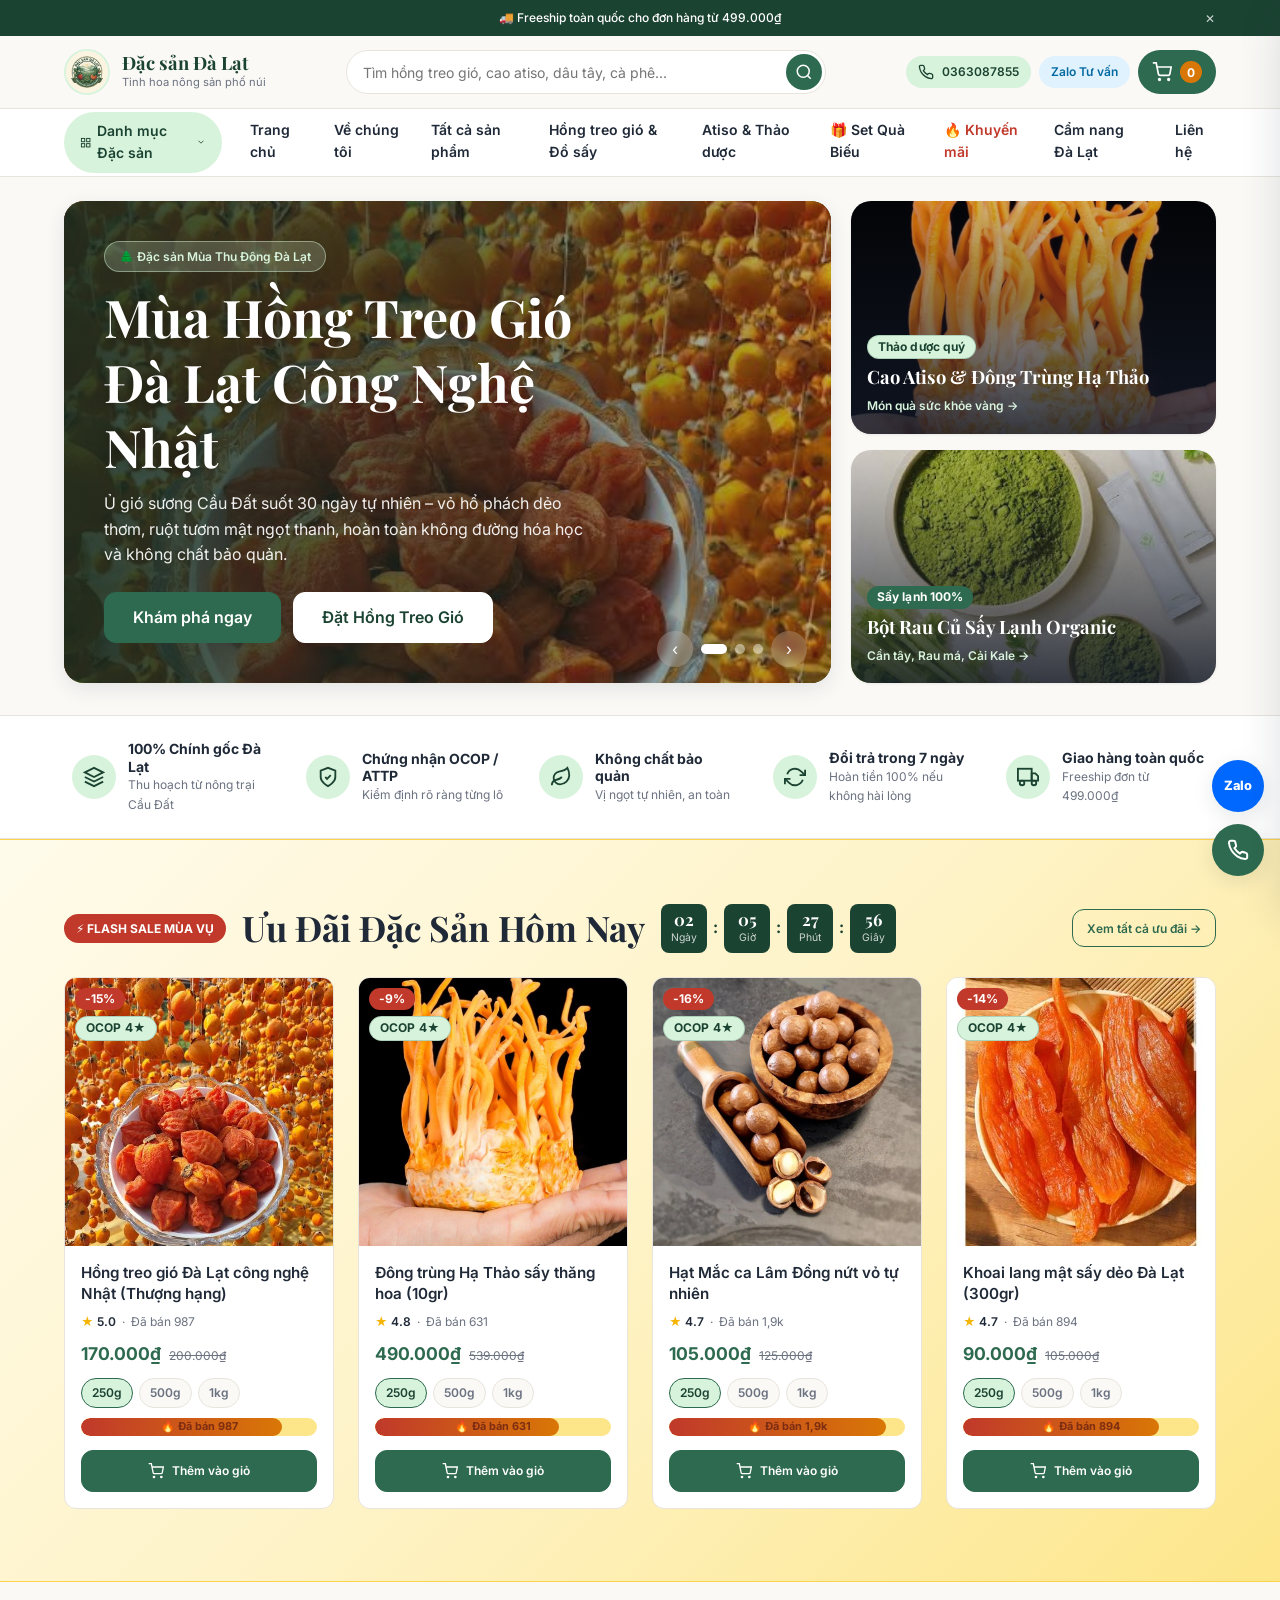
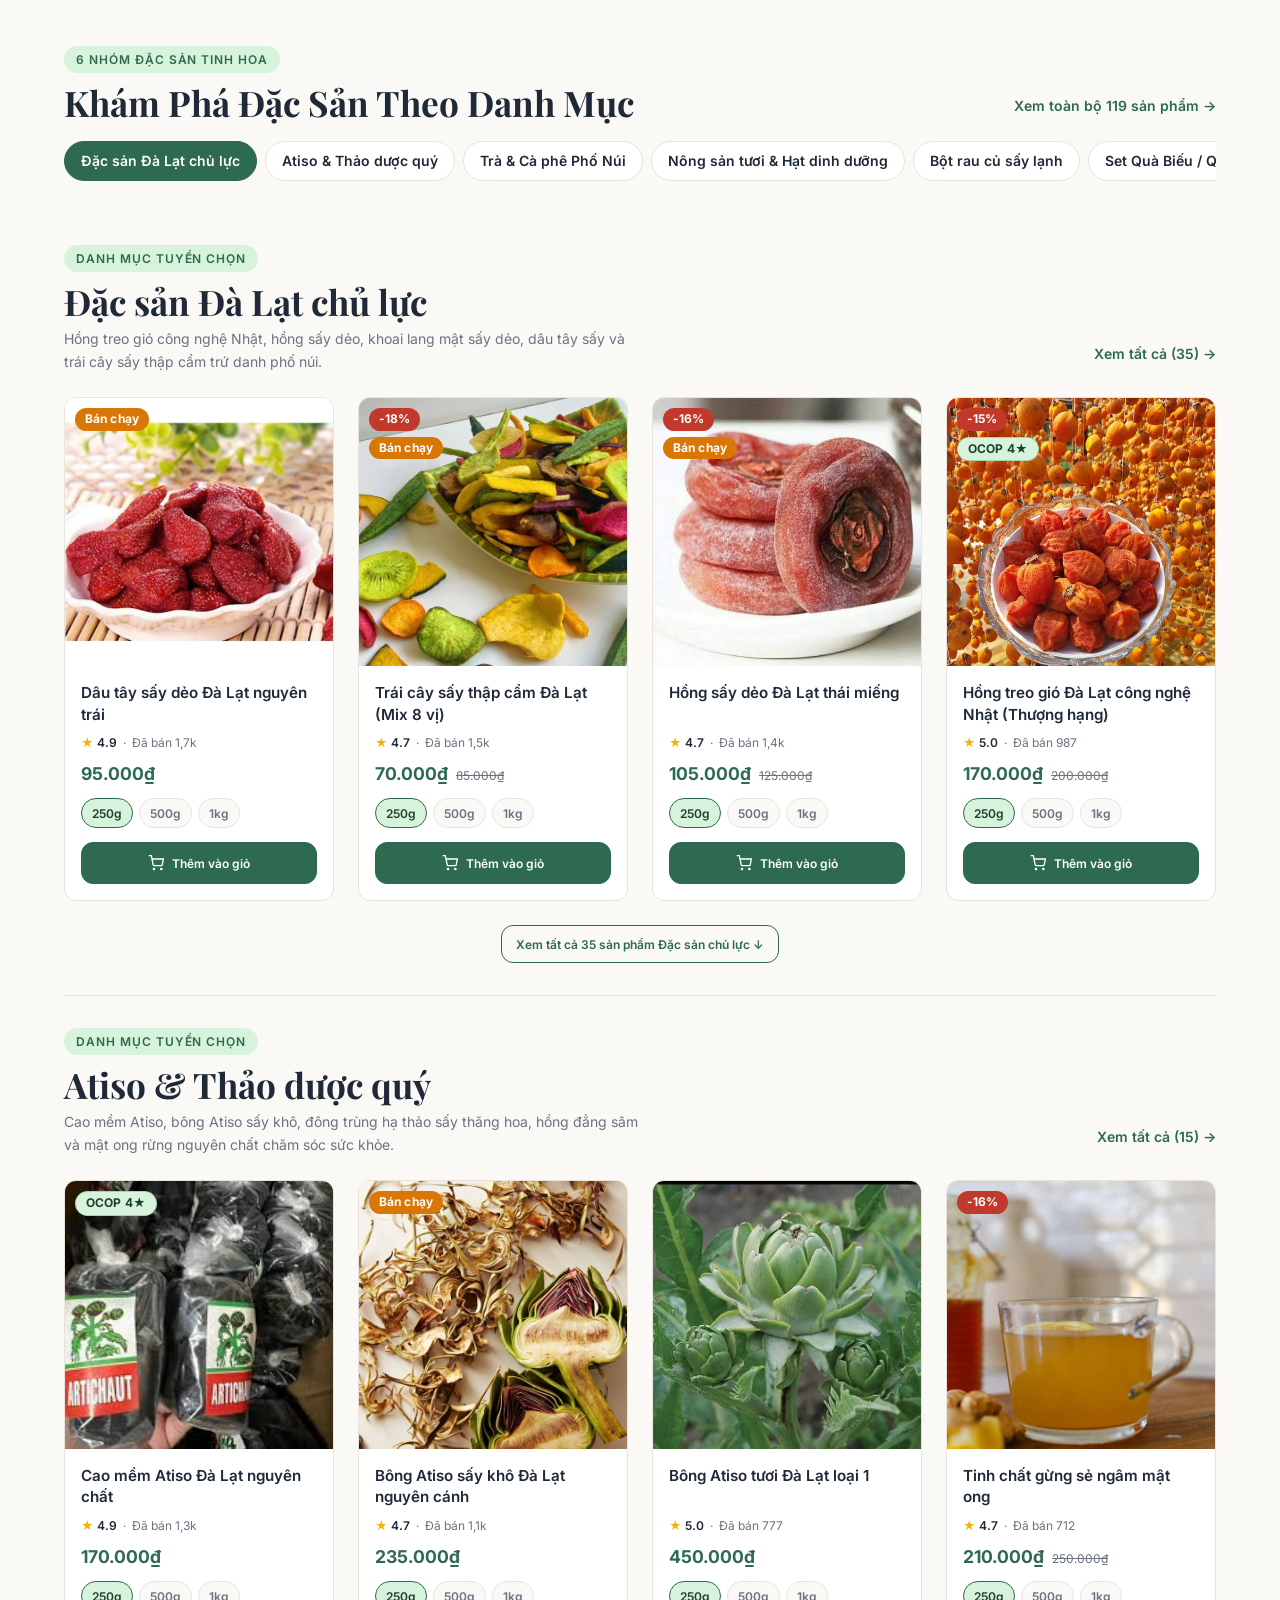
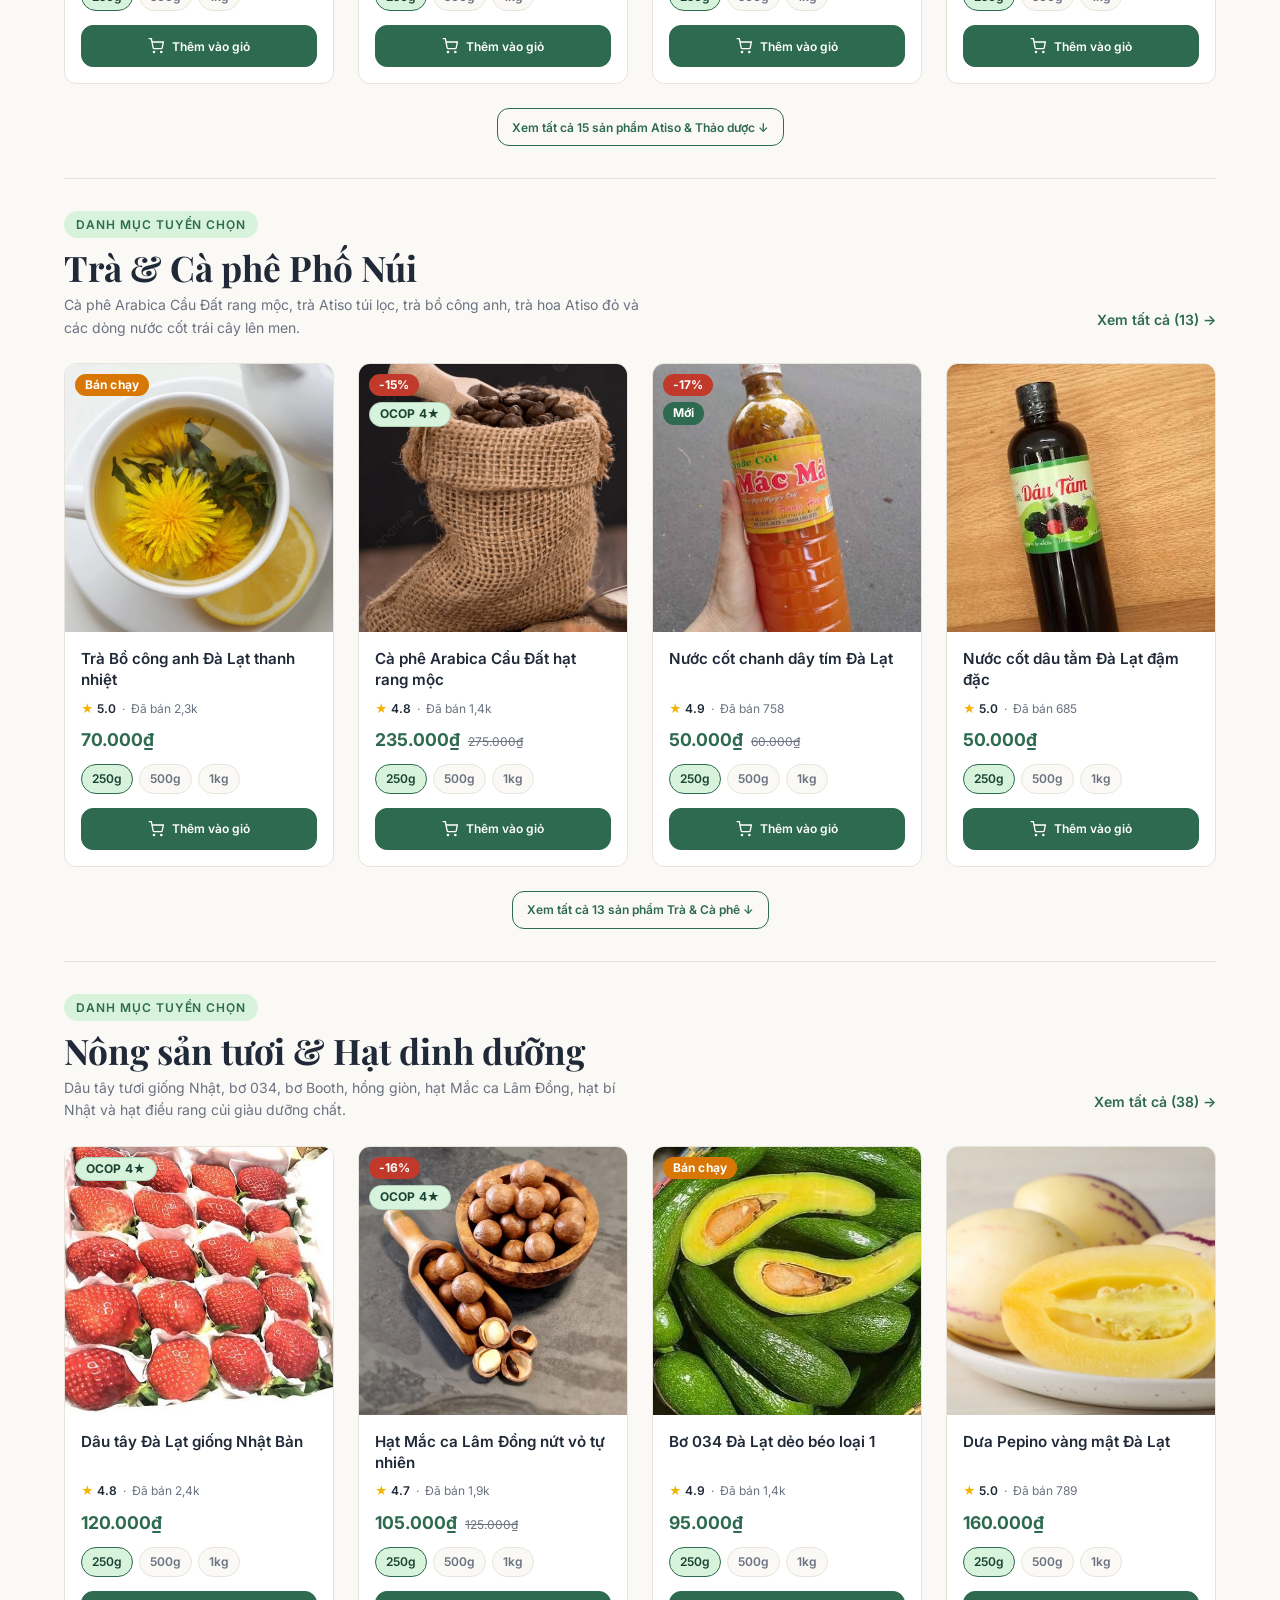
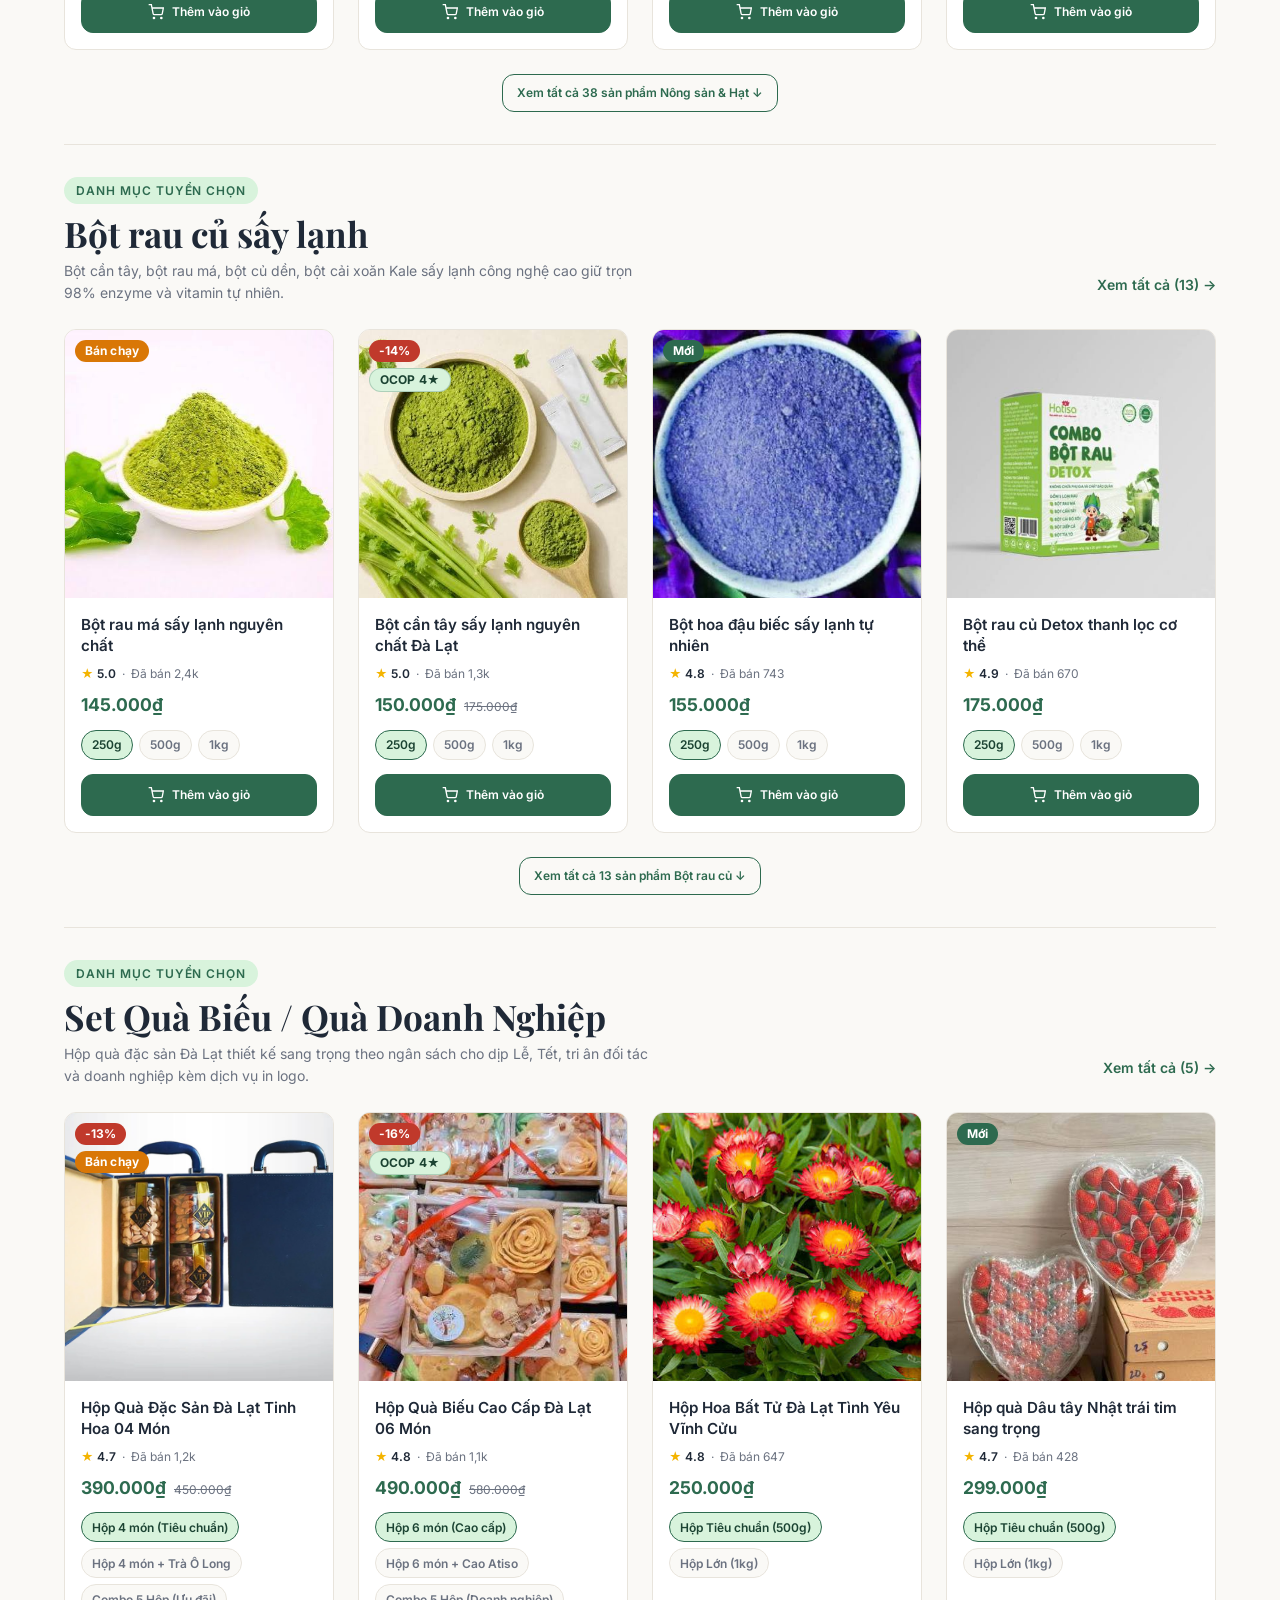
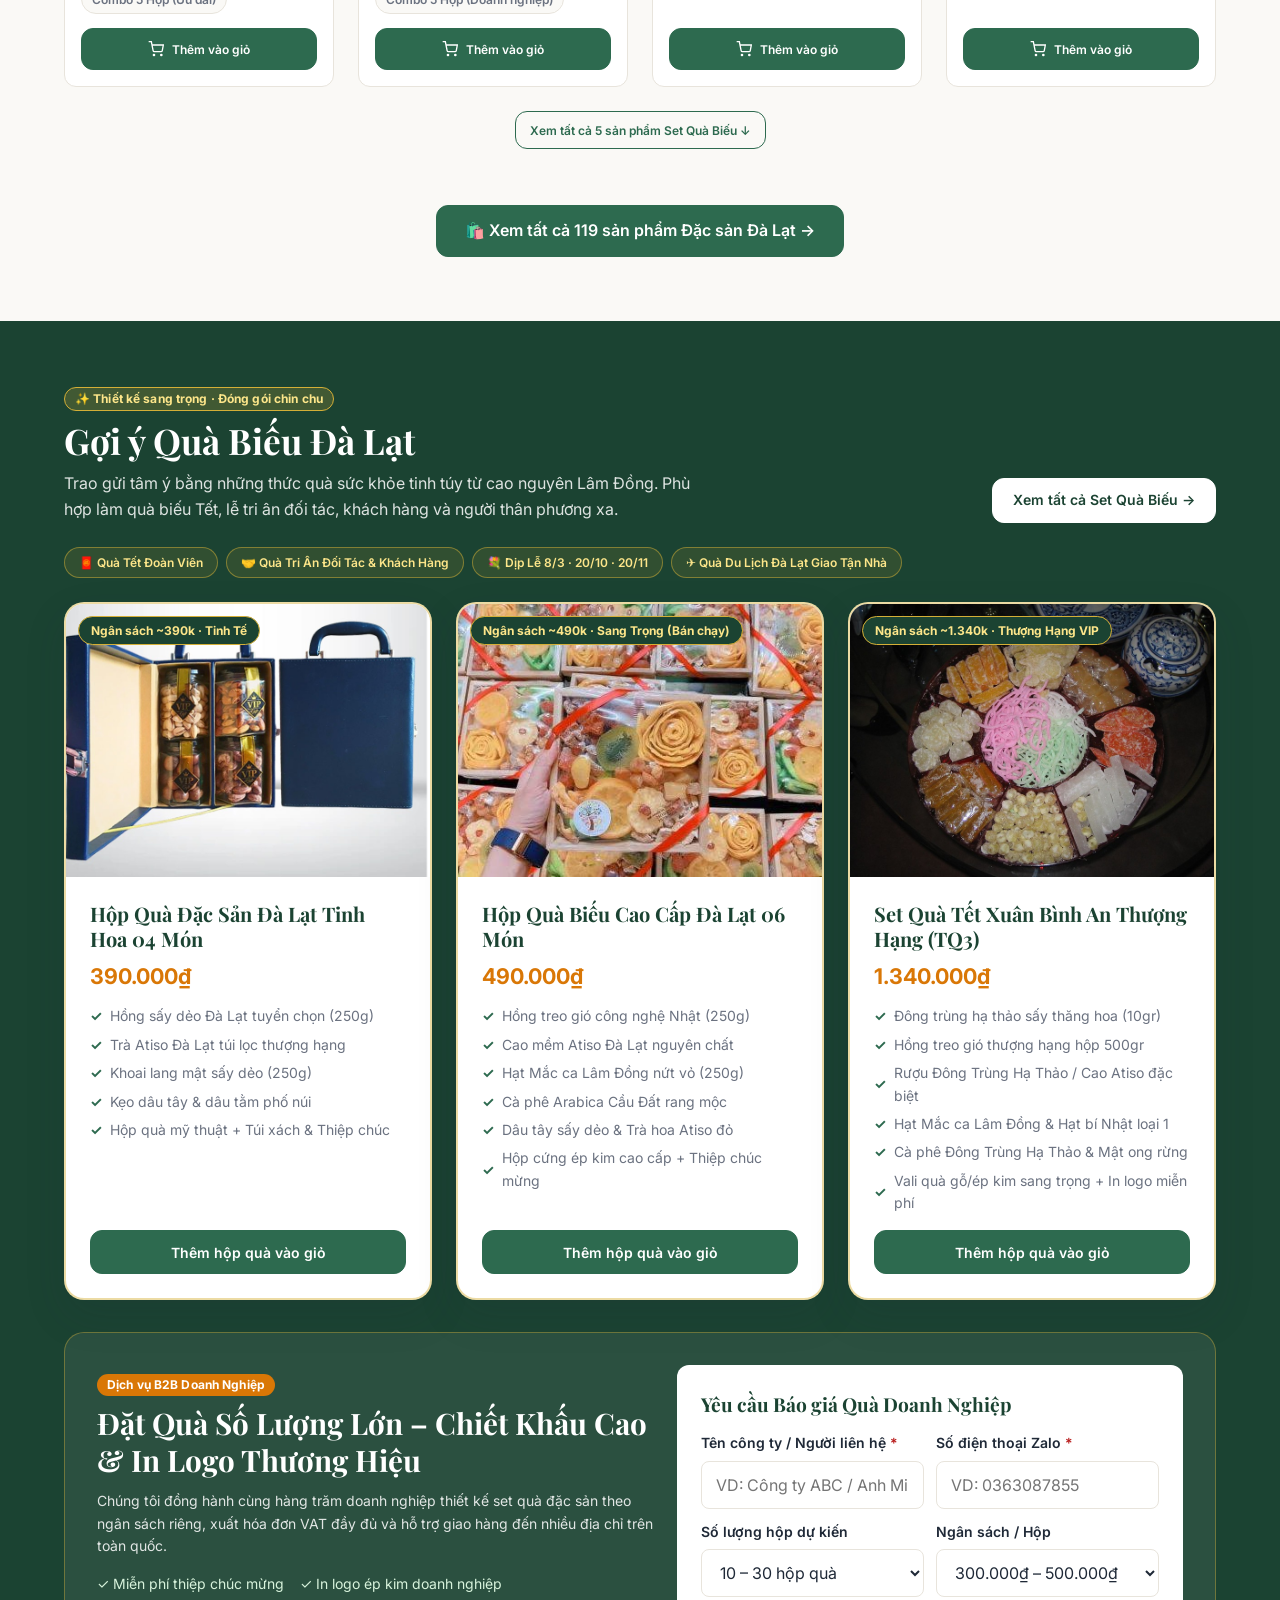
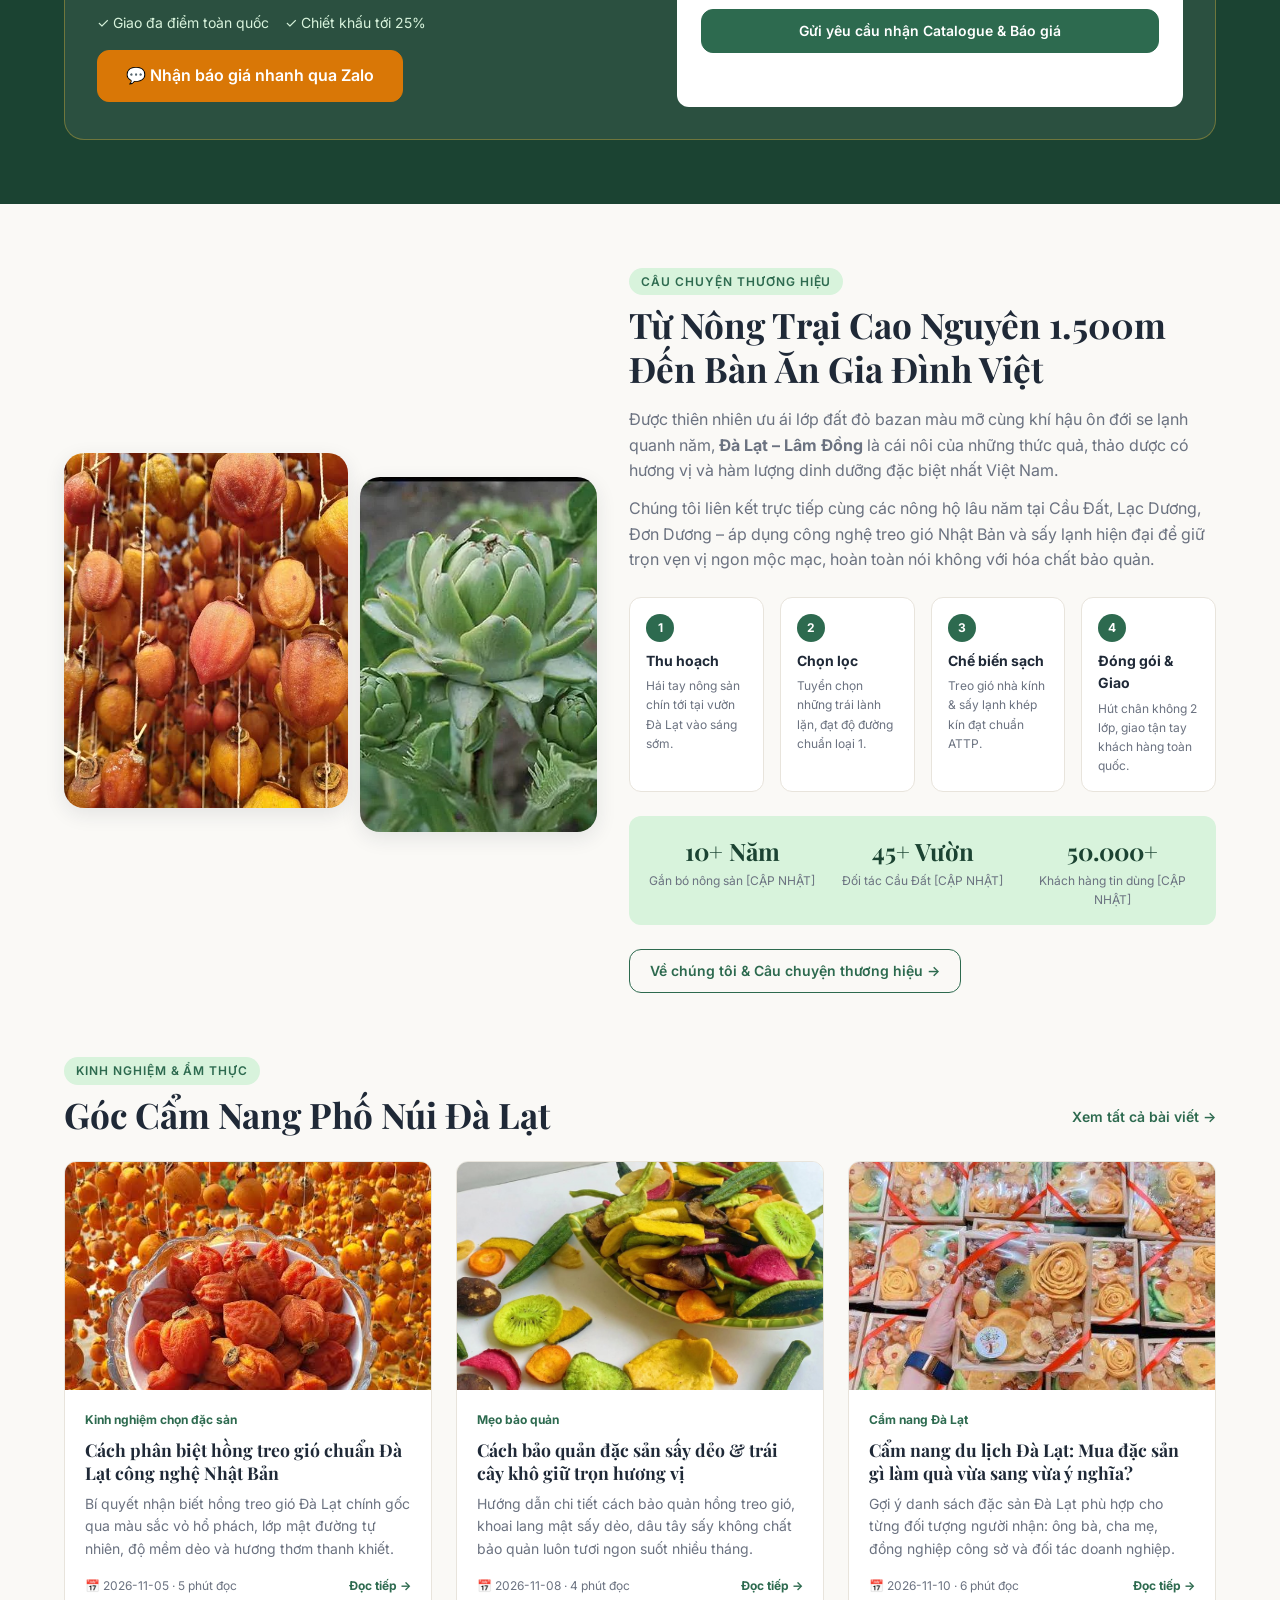
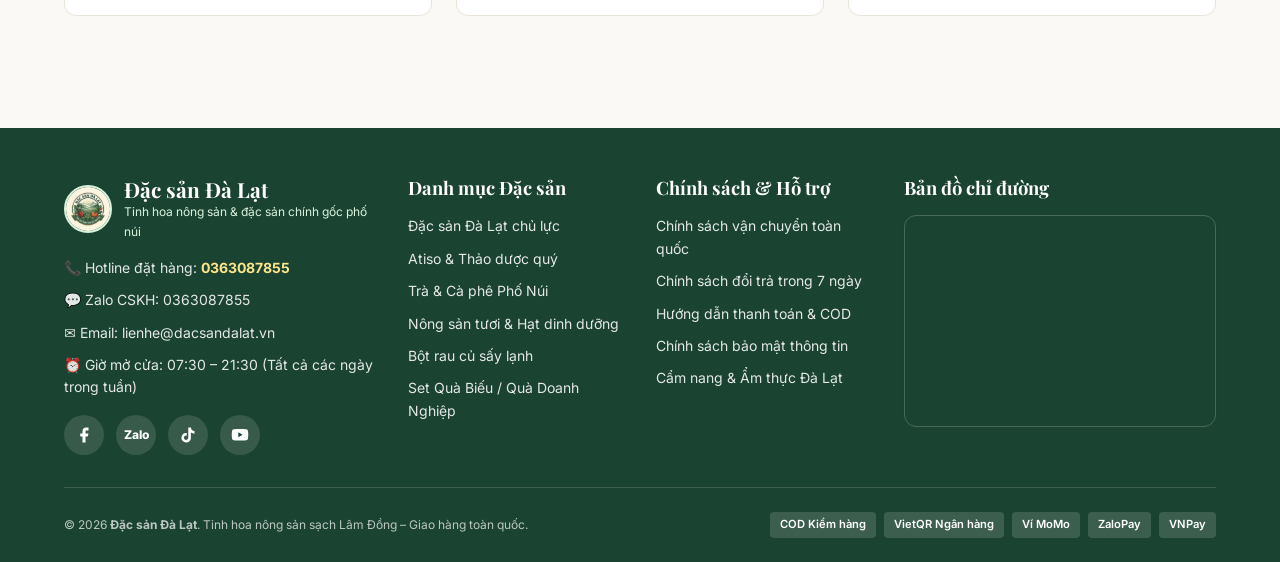
==== index.html @ 32f0659c "New project" ====
<!DOCTYPE html>
<html lang="vi">
<head>
  <meta charset="UTF-8" />
  <meta name="viewport" content="width=device-width, initial-scale=1.0" />
  <title>Đặc sản Đà Lạt – Tinh Hoa Nông Sản, Hồng Treo Gió, Atiso &amp; Quà Biếu Chính Gốc</title>
  <meta
    name="description"
    content="Mua đặc sản Đà Lạt chính gốc: Hồng treo gió công nghệ Nhật, Cao mềm Atiso, Cà phê Arabica Cầu Đất, Dâu tây tươi, Bột rau củ sấy lạnh và Set quà biếu sang trọng. Giao hàng toàn quốc, đổi trả 7 ngày."
  />
  <meta property="og:title" content="Đặc sản Đà Lạt – Tinh Hoa Nông Sản &amp; Quà Biếu Phố Núi" />
  <meta
    property="og:description"
    content="100% Đặc sản chính gốc Đà Lạt – Lâm Đồng: Hồng treo gió, Cao Atiso, Đông trùng hạ thảo, Cà phê Cầu Đất, Set quà Tết doanh nghiệp. Freeship đơn từ 499.000₫."
  />
  <meta property="og:type" content="website" />
  <meta property="og:image" content="images/logo/logo_dac_san_da_lat.jpg" />
  <link rel="icon" type="image/jpeg" href="images/logo/logo_dac_san_da_lat.jpg" />

  <!-- Google Fonts: Playfair Display & Inter (subset Vietnamese) -->
  <link rel="preconnect" href="https://fonts.googleapis.com" />
  <link rel="preconnect" href="https://fonts.gstatic.com" crossorigin />
  <link
    href="https://fonts.googleapis.com/css2?family=Inter:wght@400;500;600;700&amp;family=Playfair+Display:ital,wght@0,600;0,700;1,600&amp;display=swap"
    rel="stylesheet"
  />

  <!-- CSS -->
  <link rel="stylesheet" href="css/variables.css" />
  <link rel="stylesheet" href="css/base.css" />
  <link rel="stylesheet" href="css/components.css" />
  <link rel="stylesheet" href="css/pages.css" />

  <!-- Dữ liệu có cấu trúc Organization (SEO) -->
  <script type="application/ld+json">
    {
      "@context": "https://schema.org",
      "@type": "Organization",
      "name": "Đặc sản Đà Lạt",
      "url": "https://dacsandalat.vn",
      "logo": "images/logo/logo_dac_san_da_lat.jpg",
      "contactPoint": {
        "@type": "ContactPoint",
        "telephone": "+84-363-087-855",
        "contactType": "customer service",
        "areaServed": "VN",
        "availableLanguage": "Vietnamese"
      }
    }
  </script>
</head>
<body data-page="home">
  <!-- 1. Topbar & Sticky Header (Mount tự động qua js/ui/header.js) -->
  <div id="site-header-mount"></div>

  <main id="main-content">
    <!-- 2. HERO SECTION (Bento Grid trên Desktop + Slider tự chạy/vuốt trên Mobile) -->
    <section class="hero-section" id="hero-section" aria-label="Banner nổi bật theo mùa">
      <div class="container">
        <div class="hero-bento">
          <!-- Slider lớn bên trái -->
          <div class="hero-slider" id="hero-slider">
            <!-- Slide 1: Mùa Hồng Treo Gió Đà Lạt (Ảnh đầu tiên ưu tiên LCP, không lazy-load) -->
            <div class="hero-slide is-active">
              <img
                src="images/hong-treo-gio-da-lat.jpg"
                alt="Mùa Hồng Treo Gió Đà Lạt Công Nghệ Nhật Bản"
                width="800"
                height="480"
                fetchpriority="high"
                class="hero-slide__bg"
              />
              <div class="hero-slide__overlay"></div>
              <div class="hero-slide__content">
                <span class="hero-slide__tag">🌲 Đặc sản Mùa Thu Đông Đà Lạt</span>
                <h1 class="hero-slide__title">Mùa Hồng Treo Gió Đà Lạt Công Nghệ Nhật</h1>
                <p class="hero-slide__desc">
                  Ủ gió sương Cầu Đất suốt 30 ngày tự nhiên – vỏ hổ phách dẻo thơm, ruột tươm mật ngọt thanh, hoàn toàn không đường hóa học và không chất bảo quản.
                </p>
                <div class="hero-slide__actions">
                  <a href="category.html?cat=dac-san-chu-luc" class="btn btn--primary btn--lg">
                    Khám phá ngay
                  </a>
                  <a href="product.html?slug=hong-treo-gio-da-lat" class="btn btn--light btn--lg">
                    Đặt Hồng Treo Gió
                  </a>
                </div>
              </div>
            </div>

            <!-- Slide 2: Bộ Sưu Tập Quà Biếu Đà Lạt -->
            <div class="hero-slide">
              <img
                src="images/qua-tet-xuan-binh-an.jpg"
                alt="Bộ Sưu Tập Quà Biếu Đặc Sản Đà Lạt Sang Trọng"
                width="800"
                height="480"
                loading="lazy"
                class="hero-slide__bg"
              />
              <div class="hero-slide__overlay"></div>
              <div class="hero-slide__content">
                <span class="hero-slide__tag">🎁 Quà Biếu &amp; Quà Doanh Nghiệp</span>
                <h2 class="hero-slide__title">Bộ Sưu Tập Quà Biếu Tinh Hoa Phố Núi</h2>
                <p class="hero-slide__desc">
                  Hộp quà thiết kế sang trọng theo ngân sách từ 390.000₫, hội tụ Hồng treo gió, Đông trùng hạ thảo, Cao Atiso &amp; Hạt Mắc ca. Hỗ trợ in logo doanh nghiệp.
                </p>
                <div class="hero-slide__actions">
                  <a href="#gift-section" class="btn btn--primary btn--lg">
                    Khám phá ngay
                  </a>
                  <a href="category.html?cat=qua-bieu" class="btn btn--light btn--lg">
                    Xem các Set Quà
                  </a>
                </div>
              </div>
            </div>

            <!-- Slide 3: Cao Atiso & Cà phê Arabica Cầu Đất -->
            <div class="hero-slide">
              <img
                src="images/ca-phe-hat-nguyen-chat.jpg"
                alt="Trà Atiso và Cà phê Arabica Cầu Đất Đà Lạt"
                width="800"
                height="480"
                loading="lazy"
                class="hero-slide__bg"
              />
              <div class="hero-slide__overlay"></div>
              <div class="hero-slide__content">
                <span class="hero-slide__tag">☕ Hương Vị Độ Cao 1.500m</span>
                <h2 class="hero-slide__title">Atiso Thảo Dược &amp; Arabica Cầu Đất</h2>
                <p class="hero-slide__desc">
                  Thưởng thức vị thanh tao của Trà &amp; Cao mềm Atiso Lạc Dương cùng hương thơm quyến rũ của hạt cà phê Arabica Cầu Đất rang mộc nguyên bản.
                </p>
                <div class="hero-slide__actions">
                  <a href="category.html?cat=atiso-thao-duoc" class="btn btn--primary btn--lg">
                    Khám phá ngay
                  </a>
                  <a href="category.html?cat=tra-ca-phe" class="btn btn--light btn--lg">
                    Trà &amp; Cà phê
                  </a>
                </div>
              </div>
            </div>

            <!-- Điều hướng Slider -->
            <div class="hero-slider__controls">
              <button type="button" class="hero-slider__arrow" data-hero-nav="prev" aria-label="Slide trước">‹</button>
              <button type="button" class="hero-slider__dot is-active" aria-label="Slide 1"></button>
              <button type="button" class="hero-slider__dot" aria-label="Slide 2"></button>
              <button type="button" class="hero-slider__dot" aria-label="Slide 3"></button>
              <button type="button" class="hero-slider__arrow" data-hero-nav="next" aria-label="Slide tiếp">›</button>
            </div>
          </div>

          <!-- 2 Banner phụ bên phải (Bento Grid) -->
          <div class="hero-side">
            <a href="category.html?cat=atiso-thao-duoc" class="hero-side-card">
              <img
                src="images/dong-trung-ha-thao-say-thang-hoa-10gr.jpg"
                alt="Atiso và Đông Trùng Hạ Thảo Đà Lạt"
                width="420"
                height="220"
                loading="lazy"
                class="hero-side-card__img"
              />
              <div class="hero-side-card__overlay"></div>
              <div class="hero-side-card__body">
                <span class="badge badge--ocop" style="margin-bottom:6px;">Thảo dược quý</span>
                <h3 class="hero-side-card__title">Cao Atiso &amp; Đông Trùng Hạ Thảo</h3>
                <span class="hero-side-card__link">Món quà sức khỏe vàng →</span>
              </div>
            </a>

            <a href="category.html?cat=bot-rau-cu" class="hero-side-card">
              <img
                src="images/bot-can-tay.jpg"
                alt="Bột rau củ sấy lạnh nguyên chất Đà Lạt"
                width="420"
                height="220"
                loading="lazy"
                class="hero-side-card__img"
              />
              <div class="hero-side-card__overlay"></div>
              <div class="hero-side-card__body">
                <span class="badge badge--new" style="margin-bottom:6px;">Sấy lạnh 100%</span>
                <h3 class="hero-side-card__title">Bột Rau Củ Sấy Lạnh Organic</h3>
                <span class="hero-side-card__link">Cần tây, Rau má, Cải Kale →</span>
              </div>
            </a>
          </div>
        </div>
      </div>
    </section>

    <!-- 3. THANH CAM KẾT CHẤT LƯỢNG (5 Trust Badges) -->
    <section class="trust-bar" id="trust-bar-section" aria-label="Cam kết chất lượng">
      <div class="container">
        <div class="trust-bar__list">
          <div class="trust-item">
            <div class="trust-item__icon" aria-hidden="true">
              <svg width="22" height="22" viewBox="0 0 24 24" fill="none" stroke="currentColor" stroke-width="2">
                <path d="M12 2L2 7l10 5 10-5-10-5z"/><path d="M2 17l10 5 10-5"/><path d="M2 12l10 5 10-5"/>
              </svg>
            </div>
            <div>
              <div class="trust-item__title">100% Chính gốc Đà Lạt</div>
              <div class="trust-item__sub">Thu hoạch từ nông trại Cầu Đất</div>
            </div>
          </div>

          <div class="trust-item">
            <div class="trust-item__icon" aria-hidden="true">
              <svg width="22" height="22" viewBox="0 0 24 24" fill="none" stroke="currentColor" stroke-width="2">
                <path d="M12 22s8-4 8-10V5l-8-3-8 3v7c0 6 8 10 8 10z"/><polyline points="9 12 11 14 15 10"/>
              </svg>
            </div>
            <div>
              <div class="trust-item__title">Chứng nhận OCOP / ATTP</div>
              <div class="trust-item__sub">Kiểm định rõ ràng từng lô</div>
            </div>
          </div>

          <div class="trust-item">
            <div class="trust-item__icon" aria-hidden="true">
              <svg width="22" height="22" viewBox="0 0 24 24" fill="none" stroke="currentColor" stroke-width="2">
                <path d="M11 20A7 7 0 0 1 9.8 6.1C15.5 5 17 4.48 19 2c1 2 2 4.18 2 8 0 5.5-4.78 10-10 10Z"/><path d="M2 21c0-3 1.85-5.36 5.08-6C9.5 14.52 12 13 13 12"/>
              </svg>
            </div>
            <div>
              <div class="trust-item__title">Không chất bảo quản</div>
              <div class="trust-item__sub">Vị ngọt tự nhiên, an toàn</div>
            </div>
          </div>

          <div class="trust-item">
            <div class="trust-item__icon" aria-hidden="true">
              <svg width="22" height="22" viewBox="0 0 24 24" fill="none" stroke="currentColor" stroke-width="2">
                <polyline points="23 4 23 10 17 10"/><polyline points="1 20 1 14 7 14"/><path d="M3.51 9a9 9 0 0 1 14.85-3.36L23 10M1 14l4.64 4.36A9 9 0 0 0 20.49 15"/>
              </svg>
            </div>
            <div>
              <div class="trust-item__title">Đổi trả trong 7 ngày</div>
              <div class="trust-item__sub">Hoàn tiền 100% nếu không hài lòng</div>
            </div>
          </div>

          <div class="trust-item">
            <div class="trust-item__icon" aria-hidden="true">
              <svg width="22" height="22" viewBox="0 0 24 24" fill="none" stroke="currentColor" stroke-width="2">
                <rect x="1" y="3" width="15" height="13"/><polygon points="16 8 20 8 23 11 23 16 16 16 16 8"/><circle cx="5.5" cy="18.5" r="2.5"/><circle cx="18.5" cy="18.5" r="2.5"/>
              </svg>
            </div>
            <div>
              <div class="trust-item__title">Giao hàng toàn quốc</div>
              <div class="trust-item__sub">Freeship đơn từ 499.000₫</div>
            </div>
          </div>
        </div>
      </div>
    </section>

    <!-- 4. FLASH SALE / ĐẶC SẢN THEO MÙA -->
    <section class="section flash-sale-section" id="flash-sale-section" aria-labelledby="flash-sale-heading">
      <div class="container">
        <div class="flash-sale__header">
          <div class="flash-sale__title-wrap">
            <span class="flash-sale__badge">⚡ Flash Sale Mùa Vụ</span>
            <h2 class="section__title" id="flash-sale-heading">Ưu Đãi Đặc Sản Hôm Nay</h2>
            <div class="countdown" id="home-flash-countdown" aria-label="Thời gian còn lại của Flash Sale"></div>
          </div>
          <a href="category.html?sale=1" class="btn btn--outline btn--sm">
            Xem tất cả ưu đãi →
          </a>
        </div>

        <div class="flash-sale__scroller" id="home-flash-sale-grid"></div>
      </div>
    </section>

    <!-- 5. KỆ SẢN PHẨM THEO 6 DANH MỤC CHUẨN -->
    <section class="section" id="categories-showcase-section" aria-label="Kệ sản phẩm theo danh mục">
      <div class="container">
        <div class="section__header" style="margin-bottom:var(--space-4);">
          <div>
            <span class="section__subtitle">6 Nhóm Đặc Sản Tinh Hoa</span>
            <h2 class="section__title">Khám Phá Đặc Sản Theo Danh Mục</h2>
          </div>
          <a href="category.html?all=1" class="section__link">Xem toàn bộ 119 sản phẩm →</a>
        </div>

        <!-- Thanh nhảy nhanh tới từng kệ danh mục -->
        <nav class="cat-pills-nav" id="home-category-pills" aria-label="Chọn nhanh danh mục"></nav>

        <!-- Các kệ danh mục được render từ dataService -->
        <div id="home-category-shelves"></div>
      </div>
    </section>

    <!-- 6. CHUYÊN MỤC "GỢI Ý QUÀ BIẾU ĐÀ LẠT" & QUÀ DOANH NGHIỆP -->
    <section class="section gift-section" id="gift-section" aria-labelledby="gift-section-heading">
      <div class="container">
        <div class="section__header">
          <div>
            <span class="badge" style="background:rgba(212,175,55,0.2); color:#FDE68A; border:1px solid var(--color-gold); margin-bottom:var(--space-2);">
              ✨ Thiết kế sang trọng · Đóng gói chỉn chu
            </span>
            <h2 class="section__title" id="gift-section-heading">Gợi ý Quà Biếu Đà Lạt</h2>
            <p class="gift-section__intro">
              Trao gửi tâm ý bằng những thức quà sức khỏe tinh túy từ cao nguyên Lâm Đồng. Phù hợp làm quà biếu Tết, lễ tri ân đối tác, khách hàng và người thân phương xa.
            </p>
          </div>
          <a href="category.html?cat=qua-bieu" class="btn btn--light">
            Xem tất cả Set Quà Biếu →
          </a>
        </div>

        <!-- Gợi ý dịp tặng quà -->
        <div class="gift-occasions" aria-label="Gợi ý dịp biếu tặng">
          <span class="gift-occasion-tag">🧧 Quà Tết Đoàn Viên</span>
          <span class="gift-occasion-tag">🤝 Quà Tri Ân Đối Tác &amp; Khách Hàng</span>
          <span class="gift-occasion-tag">💐 Dịp Lễ 8/3 · 20/10 · 20/11</span>
          <span class="gift-occasion-tag">✈️ Quà Du Lịch Đà Lạt Giao Tận Nhà</span>
        </div>

        <!-- 3 Thẻ Hộp quà theo mức ngân sách (~390k / ~490k / ~1.340k) -->
        <div class="gift-tiers-grid" id="home-gift-tiers"></div>

        <!-- Khối Quà Doanh Nghiệp (B2B) -->
        <div class="b2b-box">
          <div>
            <span class="badge badge--bestseller" style="margin-bottom:var(--space-2);">Dịch vụ B2B Doanh Nghiệp</span>
            <h3 style="font-size:clamp(1.35rem, 2.5vw, 1.85rem); color:#fff; margin-bottom:var(--space-3);">
              Đặt Quà Số Lượng Lớn – Chiết Khấu Cao &amp; In Logo Thương Hiệu
            </h3>
            <p style="color:rgba(255,255,255,0.86); font-size:var(--fs-small);">
              Chúng tôi đồng hành cùng hàng trăm doanh nghiệp thiết kế set quà đặc sản theo ngân sách riêng, xuất hóa đơn VAT đầy đủ và hỗ trợ giao hàng đến nhiều địa chỉ trên toàn quốc.
            </p>
            <div class="b2b-perks">
              <span>✓ Miễn phí thiệp chúc mừng</span>
              <span>✓ In logo ép kim doanh nghiệp</span>
              <span>✓ Giao đa điểm toàn quốc</span>
              <span>✓ Chiết khấu tới 25%</span>
            </div>
            <a
              href="https://zalo.me/0363087855"
              target="_blank"
              rel="noopener"
              class="btn btn--accent btn--lg"
            >
              💬 Nhận báo giá nhanh qua Zalo
            </a>
          </div>

          <!-- Form rút gọn nhận báo giá B2B (Lưu vào LocalStorage `dld_b2b_leads`) -->
          <form class="b2b-form" id="b2b-quote-form" novalidate>
            <h4 style="font-family:var(--font-heading); font-size:1.2rem; color:var(--color-primary-dark);">
              Yêu cầu Báo giá Quà Doanh Nghiệp
            </h4>
            <div class="b2b-form__row">
              <div class="form-group">
                <label class="form-label" for="b2b-company">Tên công ty / Người liên hệ <span class="form-label__req">*</span></label>
                <input type="text" id="b2b-company" name="company" class="form-input" placeholder="VD: Công ty ABC / Anh Minh" required />
              </div>
              <div class="form-group">
                <label class="form-label" for="b2b-phone">Số điện thoại Zalo <span class="form-label__req">*</span></label>
                <input type="tel" inputmode="tel" id="b2b-phone" name="phone" class="form-input" placeholder="VD: 0363087855" required />
              </div>
            </div>
            <div class="b2b-form__row">
              <div class="form-group">
                <label class="form-label" for="b2b-qty">Số lượng hộp dự kiến</label>
                <select id="b2b-qty" name="quantity" class="form-select">
                  <option value="10 - 30 hộp">10 – 30 hộp quà</option>
                  <option value="30 - 100 hộp">30 – 100 hộp quà</option>
                  <option value="Trên 100 hộp">Trên 100 hộp quà</option>
                </select>
              </div>
              <div class="form-group">
                <label class="form-label" for="b2b-budget">Ngân sách / Hộp</label>
                <select id="b2b-budget" name="budget" class="form-select">
                  <option value="300k - 500k">300.000₫ – 500.000₫</option>
                  <option value="500k - 1 triệu">500.000₫ – 1.000.000₫</option>
                  <option value="Trên 1 triệu">Trên 1.000.000₫ (VIP)</option>
                </select>
              </div>
            </div>
            <button type="submit" class="btn btn--primary btn--block">
              Gửi yêu cầu nhận Catalogue &amp; Báo giá
            </button>
            <p id="b2b-form-feedback" style="font-size:var(--fs-xs); font-weight:600; min-height:18px;"></p>
          </form>
        </div>
      </div>
    </section>

    <!-- 7. CÂU CHUYỆN THƯƠNG HIỆU (Storytelling + Timeline 4 bước + Con số nổi bật) -->
    <section class="section" id="storytelling-section" aria-labelledby="story-heading">
      <div class="container">
        <div class="story-grid">
          <div class="story-media">
            <img
              src="images/hong-deo-da-lat-nguyen-trai.jpg"
              alt="Nông trại chế biến hồng treo gió Đà Lạt"
              width="360"
              height="450"
              loading="lazy"
              class="story-media__img"
            />
            <img
              src="images/bong-atiso-tuoi.jpg"
              alt="Vùng nguyên liệu Atiso và Nông sản Đà Lạt"
              width="300"
              height="380"
              loading="lazy"
              class="story-media__img"
              style="margin-top:var(--space-6);"
            />
          </div>

          <div>
            <span class="section__subtitle">Câu chuyện Thương hiệu</span>
            <h2 class="section__title" id="story-heading" style="margin-bottom:var(--space-4);">
              Từ Nông Trại Cao Nguyên 1.500m Đến Bàn Ăn Gia Đình Việt
            </h2>
            <p style="color:var(--color-text-muted); margin-bottom:var(--space-3);">
              Được thiên nhiên ưu ái lớp đất đỏ bazan màu mỡ cùng khí hậu ôn đới se lạnh quanh năm, <strong>Đà Lạt – Lâm Đồng</strong> là cái nôi của những thức quả, thảo dược có hương vị và hàm lượng dinh dưỡng đặc biệt nhất Việt Nam.
            </p>
            <p style="color:var(--color-text-muted); margin-bottom:var(--space-5);">
              Chúng tôi liên kết trực tiếp cùng các nông hộ lâu năm tại Cầu Đất, Lạc Dương, Đơn Dương – áp dụng công nghệ treo gió Nhật Bản và sấy lạnh hiện đại để giữ trọn vẹn vị ngon mộc mạc, hoàn toàn nói không với hóa chất bảo quản.
            </p>

            <!-- Timeline 4 bước minh họa -->
            <div class="story-timeline" aria-label="Quy trình 4 bước từ nông trại đến bàn ăn">
              <div class="timeline-step">
                <span class="timeline-step__num">1</span>
                <div class="timeline-step__title">Thu hoạch</div>
                <p class="timeline-step__desc">Hái tay nông sản chín tới tại vườn Đà Lạt vào sáng sớm.</p>
              </div>
              <div class="timeline-step">
                <span class="timeline-step__num">2</span>
                <div class="timeline-step__title">Chọn lọc</div>
                <p class="timeline-step__desc">Tuyển chọn những trái lành lặn, đạt độ đường chuẩn loại 1.</p>
              </div>
              <div class="timeline-step">
                <span class="timeline-step__num">3</span>
                <div class="timeline-step__title">Chế biến sạch</div>
                <p class="timeline-step__desc">Treo gió nhà kính &amp; sấy lạnh khép kín đạt chuẩn ATTP.</p>
              </div>
              <div class="timeline-step">
                <span class="timeline-step__num">4</span>
                <div class="timeline-step__title">Đóng gói &amp; Giao</div>
                <p class="timeline-step__desc">Hút chân không 2 lớp, giao tận tay khách hàng toàn quốc.</p>
              </div>
            </div>

            <!-- Con số nổi bật (kèm ghi chú [CẬP NHẬT] theo đặc tả) -->
            <div class="story-counters">
              <div>
                <div class="story-counter__num">10+ Năm</div>
                <div class="story-counter__label">Gắn bó nông sản [CẬP NHẬT]</div>
              </div>
              <div>
                <div class="story-counter__num">45+ Vườn</div>
                <div class="story-counter__label">Đối tác Cầu Đất [CẬP NHẬT]</div>
              </div>
              <div>
                <div class="story-counter__num">50.000+</div>
                <div class="story-counter__label">Khách hàng tin dùng [CẬP NHẬT]</div>
              </div>
            </div>

            <a href="about.html" class="btn btn--outline">
              Về chúng tôi &amp; Câu chuyện thương hiệu →
            </a>
          </div>
        </div>
      </div>
    </section>

    <!-- 8. GÓC CẨM NANG & ẨM THỰC ĐÀ LẠT (Blog) -->
    <section class="section" id="blog-section" style="padding-top:0;" aria-labelledby="blog-heading">
      <div class="container">
        <div class="section__header">
          <div>
            <span class="section__subtitle">Kinh nghiệm &amp; Ẩm thực</span>
            <h2 class="section__title" id="blog-heading">Góc Cẩm Nang Phố Núi Đà Lạt</h2>
          </div>
          <a href="blog.html" class="section__link">Xem tất cả bài viết →</a>
        </div>

        <div class="blog-grid" id="home-blog-grid"></div>
      </div>
    </section>
  </main>

  <!-- 9. Footer đầy đủ (Mount tự động qua js/ui/header.js) -->
  <div id="site-footer-mount"></div>

  <script type="module" src="js/main.js"></script>
</body>
</html>
---- css/variables.css ----
/* ==========================================================================
   01. DESIGN TOKENS (CSS VARIABLES) - Theo chuẩn 02_DESIGN_SYSTEM.md
   ========================================================================== */

:root {
  /* Thương hiệu */
  --color-primary: #2D6A4F;
  --color-primary-dark: #1B4332;   /* hover, footer */
  --color-primary-light: #D8F3DC;  /* nền nhẹ, badge OCOP */
  --color-bg: #FAF9F6;             /* Trắng kem ấm – nền trang */
  --color-surface: #FFFFFF;        /* thẻ, drawer, modal */
  --color-surface-alt: #F3F1EC;    /* nền phụ nhẹ */

  /* Nhấn (dùng tiết chế) */
  --color-accent: #D97706;         /* màu hồng treo gió / CTA phụ, countdown */
  --color-accent-light: #FEF3C7;   /* nền nhạt cho Flash Sale / nhãn phụ */
  --color-sale: #C0392B;           /* nhãn giảm giá */
  --color-star: #F4B400;           /* sao đánh giá */
  --color-gold: #D4AF37;           /* viền vàng kim nhạt cho khu Quà Biếu */

  /* Chữ & viền */
  --color-text: #1F2937;
  --color-text-muted: #6B7280;
  --color-border: #E8E4DC;

  /* Trạng thái */
  --color-success: #2D6A4F;
  --color-error: #B91C1C;
  --color-error-bg: #FEE2E2;

  /* Typography */
  --font-heading: 'Playfair Display', Georgia, serif;
  --font-body: 'Inter', system-ui, -apple-system, BlinkMacSystemFont, sans-serif;

  --fs-h1: clamp(1.85rem, 4.5vw, 3.25rem);
  --fs-h2: clamp(1.45rem, 3.2vw, 2.2rem);
  --fs-h3: clamp(1.15rem, 2.2vw, 1.45rem);
  --fs-body: 1rem;        /* 16px chuẩn mobile */
  --fs-small: 0.875rem;   /* 14px */
  --fs-xs: 0.75rem;       /* 12px */
  --lh-body: 1.6;
  --lh-heading: 1.25;

  /* Spacing */
  --space-1: 4px;
  --space-2: 8px;
  --space-3: 12px;
  --space-4: 16px;
  --space-5: 20px;
  --space-6: 24px;
  --space-8: 32px;
  --space-10: 40px;
  --space-12: 48px;
  --space-16: 64px;

  /* Border Radius */
  --radius-sm: 8px;
  --radius-md: 12px;
  --radius-lg: 20px;
  --radius-pill: 999px;

  /* Box Shadows */
  --shadow-sm: 0 1px 3px rgba(31, 41, 55, 0.08);
  --shadow-md: 0 6px 20px rgba(31, 41, 55, 0.10);
  --shadow-lg: 0 16px 40px rgba(31, 41, 55, 0.14);

  /* Layout */
  --container: 1200px;
  --header-h: 72px;
  --topbar-h: 36px;

  /* Transitions */
  --transition-fast: 150ms ease-out;
  --transition-base: 240ms ease-out;
}
---- css/base.css ----
/* ==========================================================================
   02. BASE & RESET - Mobile-First, Typography, Accessibility
   ========================================================================== */

*,
*::before,
*::after {
  box-sizing: border-box;
  margin: 0;
  padding: 0;
}

html {
  font-size: 16px;
  scroll-behavior: smooth;
  -webkit-text-size-adjust: 100%;
}

body {
  font-family: var(--font-body);
  font-size: var(--fs-body);
  line-height: var(--lh-body);
  color: var(--color-text);
  background-color: var(--color-bg);
  overflow-x: hidden;
  min-height: 100vh;
  display: flex;
  flex-direction: column;
  -webkit-font-smoothing: antialiased;
}

body.is-locked {
  overflow: hidden;
}

main {
  flex: 1;
}

img,
svg,
video {
  display: block;
  max-width: 100%;
  height: auto;
}

a {
  color: inherit;
  text-decoration: none;
  transition: color var(--transition-fast);
}

button,
input,
select,
textarea {
  font-family: inherit;
  font-size: inherit;
  color: inherit;
  background: none;
  border: none;
}

button {
  cursor: pointer;
}

ul,
ol {
  list-style: none;
}

/* Typography */
h1,
h2,
h3,
.heading-serif {
  font-family: var(--font-heading);
  line-height: var(--lh-heading);
  color: var(--color-text);
  font-weight: 700;
}

h1 {
  font-size: var(--fs-h1);
}

h2 {
  font-size: var(--fs-h2);
}

h3 {
  font-size: var(--fs-h3);
}

/* Accessibility Focus */
:focus-visible {
  outline: 2px solid var(--color-primary);
  outline-offset: 2px;
}

.sr-only {
  position: absolute;
  width: 1px;
  height: 1px;
  padding: 0;
  margin: -1px;
  overflow: hidden;
  clip: rect(0, 0, 0, 0);
  white-space: nowrap;
  border: 0;
}

/* Container & Section Spacing */
.container {
  width: 100%;
  max-width: var(--container);
  margin-inline: auto;
  padding-inline: var(--space-4);
}

@media (min-width: 768px) {
  .container {
    padding-inline: var(--space-6);
  }
}

.section {
  padding-block: var(--space-12);
}

@media (min-width: 1024px) {
  .section {
    padding-block: var(--space-16);
  }
}

.section__header {
  display: flex;
  flex-wrap: wrap;
  align-items: flex-end;
  justify-content: space-between;
  gap: var(--space-3);
  margin-bottom: var(--space-6);
}

.section__subtitle {
  display: inline-flex;
  align-items: center;
  gap: var(--space-2);
  font-size: var(--fs-xs);
  font-weight: 600;
  text-transform: uppercase;
  letter-spacing: 0.08em;
  color: var(--color-primary);
  background: var(--color-primary-light);
  padding: 4px 12px;
  border-radius: var(--radius-pill);
  margin-bottom: var(--space-2);
}

.section__title {
  font-size: var(--fs-h2);
  color: var(--color-text);
}

.section__link {
  display: inline-flex;
  align-items: center;
  gap: var(--space-1);
  font-weight: 600;
  font-size: var(--fs-small);
  color: var(--color-primary);
  padding: var(--space-2) 0;
}

.section__link:hover {
  color: var(--color-primary-dark);
  text-decoration: underline;
}

/* Product Grid: 2 cột (mobile) -> 3 cột (tablet) -> 4 cột (desktop) */
.product-grid {
  display: grid;
  grid-template-columns: repeat(2, minmax(0, 1fr));
  gap: var(--space-3);
}

@media (min-width: 768px) {
  .product-grid {
    grid-template-columns: repeat(3, minmax(0, 1fr));
    gap: var(--space-6);
  }
}

@media (min-width: 1024px) {
  .product-grid {
    grid-template-columns: repeat(4, minmax(0, 1fr));
  }
}

/* Reduced Motion */
@media (prefers-reduced-motion: reduce) {
  *,
  *::before,
  *::after {
    animation-duration: 0.01ms !important;
    animation-iteration-count: 1 !important;
    transition-duration: 0.01ms !important;
    scroll-behavior: auto !important;
  }
}
---- css/components.css ----
/* ==========================================================================
   03. COMPONENTS - Button, Product Card, Header, Mega Menu, Drawer, Toast, FAB
   ========================================================================== */

/* --------------------------------------------------------------------------
   6.1 Buttons (Cao tối thiểu 44px cho vùng chạm mobile)
   -------------------------------------------------------------------------- */
.btn {
  display: inline-flex;
  align-items: center;
  justify-content: center;
  gap: var(--space-2);
  min-height: 44px;
  padding: 10px 20px;
  font-weight: 600;
  font-size: var(--fs-small);
  border-radius: var(--radius-md);
  transition: background-color var(--transition-fast), color var(--transition-fast),
    border-color var(--transition-fast), transform var(--transition-fast),
    box-shadow var(--transition-fast);
  user-select: none;
  text-align: center;
  white-space: nowrap;
}

.btn:active:not(:disabled) {
  transform: translateY(1px);
}

.btn:disabled,
.btn.is-disabled {
  opacity: 0.55;
  cursor: not-allowed;
}

.btn--primary {
  background-color: var(--color-primary);
  color: var(--color-surface);
  border: 1.5px solid var(--color-primary);
}

.btn--primary:hover:not(:disabled) {
  background-color: var(--color-primary-dark);
  border-color: var(--color-primary-dark);
  box-shadow: var(--shadow-sm);
}

.btn--outline {
  background-color: transparent;
  color: var(--color-primary);
  border: 1.5px solid var(--color-primary);
}

.btn--outline:hover:not(:disabled) {
  background-color: var(--color-primary-light);
  color: var(--color-primary-dark);
}

.btn--accent {
  background-color: var(--color-accent);
  color: var(--color-surface);
  border: 1.5px solid var(--color-accent);
}

.btn--accent:hover:not(:disabled) {
  filter: brightness(0.93);
}

.btn--light {
  background-color: var(--color-surface);
  color: var(--color-primary-dark);
  border: 1.5px solid var(--color-surface);
}

.btn--light:hover:not(:disabled) {
  background-color: var(--color-primary-light);
}

.btn--pill {
  border-radius: var(--radius-pill);
}

.btn--lg {
  min-height: 50px;
  padding: 12px 28px;
  font-size: var(--fs-body);
}

.btn--sm {
  min-height: 38px;
  padding: 6px 14px;
  font-size: var(--fs-xs);
}

.btn--block {
  width: 100%;
}

/* --------------------------------------------------------------------------
   6.3 Badges / Chips / Tags
   -------------------------------------------------------------------------- */
.badge {
  display: inline-flex;
  align-items: center;
  gap: 4px;
  font-size: var(--fs-xs);
  font-weight: 700;
  line-height: 1.2;
  padding: 4px 10px;
  border-radius: var(--radius-pill);
  letter-spacing: 0.01em;
}

.badge--sale {
  background-color: var(--color-sale);
  color: var(--color-surface);
}

.badge--ocop {
  background-color: var(--color-primary-light);
  color: var(--color-primary-dark);
  border: 1px solid rgba(45, 106, 79, 0.25);
}

.badge--bestseller {
  background-color: var(--color-accent);
  color: var(--color-surface);
}

.badge--new {
  background-color: var(--color-primary);
  color: var(--color-surface);
}

/* --------------------------------------------------------------------------
   1.1 Topbar (Thanh thông báo xoay vòng)
   -------------------------------------------------------------------------- */
.topbar {
  background-color: var(--color-primary-dark);
  color: var(--color-surface);
  min-height: var(--topbar-h);
  font-size: var(--fs-xs);
  display: flex;
  align-items: center;
  position: relative;
  z-index: 101;
}

.topbar.is-hidden {
  display: none;
}

.topbar__inner {
  display: flex;
  align-items: center;
  justify-content: center;
  position: relative;
  padding-block: 6px;
}

.topbar__message {
  font-weight: 500;
  text-align: center;
  padding-inline: var(--space-8);
  transition: opacity var(--transition-base);
}

.topbar__close {
  position: absolute;
  right: var(--space-4);
  top: 50%;
  transform: translateY(-50%);
  width: 28px;
  height: 28px;
  border-radius: 50%;
  display: inline-flex;
  align-items: center;
  justify-content: center;
  color: rgba(255, 255, 255, 0.8);
}

.topbar__close:hover {
  color: var(--color-surface);
  background: rgba(255, 255, 255, 0.12);
}

/* --------------------------------------------------------------------------
   1.2 Header chính (Sticky khi cuộn) & Thanh tìm kiếm thông minh
   -------------------------------------------------------------------------- */
.site-header {
  position: sticky;
  top: 0;
  z-index: 100;
  background-color: rgba(250, 249, 246, 0.96);
  backdrop-filter: blur(10px);
  border-bottom: 1px solid var(--color-border);
  transition: box-shadow var(--transition-base), background-color var(--transition-base);
}

.site-header.is-scrolled {
  background-color: var(--color-surface);
  box-shadow: var(--shadow-md);
}

.site-header__main {
  display: flex;
  align-items: center;
  justify-content: space-between;
  gap: var(--space-3);
  min-height: var(--header-h);
  padding-block: var(--space-2);
}

.site-header.is-scrolled .site-header__main {
  min-height: 62px;
}

/* Brand Logo */
.brand-logo {
  display: inline-flex;
  align-items: center;
  gap: var(--space-3);
  flex-shrink: 0;
}

.brand-logo__img {
  width: 46px;
  height: 46px;
  object-fit: cover;
  border-radius: 50%;
  border: 2px solid var(--color-primary-light);
}

.brand-logo__text {
  display: flex;
  flex-direction: column;
}

.brand-logo__title {
  font-family: var(--font-heading);
  font-size: 1.15rem;
  font-weight: 700;
  color: var(--color-primary-dark);
  line-height: 1.15;
}

.brand-logo__subtitle {
  font-size: 0.7rem;
  color: var(--color-text-muted);
  display: none;
}

@media (min-width: 480px) {
  .brand-logo__subtitle {
    display: block;
  }
}

/* Search Box */
.header-search {
  position: relative;
  flex: 1;
  max-width: 480px;
  display: none;
}

@media (min-width: 768px) {
  .header-search {
    display: block;
  }
}

.site-header.is-mobile-search-open .header-search {
  display: block;
  position: absolute;
  left: 0;
  right: 0;
  top: 100%;
  max-width: none;
  background: var(--color-surface);
  padding: var(--space-3) var(--space-4);
  border-bottom: 1px solid var(--color-border);
  box-shadow: var(--shadow-md);
}

.header-search__form {
  position: relative;
  display: flex;
  align-items: center;
}

.header-search__input {
  width: 100%;
  height: 44px;
  padding: 0 44px 0 16px;
  background-color: var(--color-surface);
  border: 1.5px solid var(--color-border);
  border-radius: var(--radius-pill);
  font-size: var(--fs-small);
  transition: border-color var(--transition-fast), box-shadow var(--transition-fast);
}

.header-search__input:focus {
  outline: none;
  border-color: var(--color-primary);
  box-shadow: 0 0 0 3px rgba(45, 106, 79, 0.14);
}

.header-search__btn {
  position: absolute;
  right: 4px;
  width: 36px;
  height: 36px;
  border-radius: 50%;
  background-color: var(--color-primary);
  color: var(--color-surface);
  display: inline-flex;
  align-items: center;
  justify-content: center;
}

.header-search__dropdown {
  position: absolute;
  top: calc(100% + 6px);
  left: 0;
  right: 0;
  background: var(--color-surface);
  border: 1px solid var(--color-border);
  border-radius: var(--radius-md);
  box-shadow: var(--shadow-lg);
  overflow: hidden;
  z-index: 120;
  display: none;
}

.header-search__dropdown.is-open {
  display: block;
}

.search-suggest-item {
  display: flex;
  align-items: center;
  gap: var(--space-3);
  padding: 10px 14px;
  border-bottom: 1px solid var(--color-border);
  transition: background-color var(--transition-fast);
}

.search-suggest-item:last-child {
  border-bottom: none;
}

.search-suggest-item:hover,
.search-suggest-item.is-active {
  background-color: var(--color-primary-light);
}

.search-suggest-item__img {
  width: 48px;
  height: 48px;
  border-radius: var(--radius-sm);
  object-fit: cover;
  flex-shrink: 0;
  border: 1px solid var(--color-border);
}

.search-suggest-item__info {
  flex: 1;
  min-width: 0;
}

.search-suggest-item__name {
  font-size: var(--fs-small);
  font-weight: 500;
  color: var(--color-text);
  white-space: nowrap;
  overflow: hidden;
  text-overflow: ellipsis;
}

.search-suggest-item__name mark {
  background-color: var(--color-accent-light);
  color: var(--color-primary-dark);
  font-weight: 700;
  padding: 0 2px;
  border-radius: 2px;
}

.search-suggest-item__price {
  font-size: var(--fs-xs);
  font-weight: 700;
  color: var(--color-primary);
  margin-top: 2px;
}

.search-suggest-empty {
  padding: var(--space-4);
  text-align: center;
  font-size: var(--fs-small);
  color: var(--color-text-muted);
}

.search-suggest-empty__tags {
  display: flex;
  flex-wrap: wrap;
  justify-content: center;
  gap: var(--space-2);
  margin-top: var(--space-2);
}

.search-suggest-empty__tag {
  font-size: var(--fs-xs);
  padding: 4px 10px;
  background: var(--color-primary-light);
  color: var(--color-primary-dark);
  border-radius: var(--radius-pill);
  font-weight: 600;
}

/* Header Actions */
.header-actions {
  display: flex;
  align-items: center;
  gap: var(--space-2);
}

.header-hotline {
  display: none;
  align-items: center;
  gap: var(--space-2);
  padding: 6px 12px;
  border-radius: var(--radius-pill);
  background-color: var(--color-primary-light);
  color: var(--color-primary-dark);
  font-size: var(--fs-xs);
  font-weight: 600;
}

@media (min-width: 1024px) {
  .header-hotline {
    display: inline-flex;
  }
}

.header-hotline:hover {
  background-color: var(--color-primary);
  color: var(--color-surface);
}

.icon-btn {
  position: relative;
  width: 44px;
  height: 44px;
  border-radius: var(--radius-md);
  display: inline-flex;
  align-items: center;
  justify-content: center;
  color: var(--color-text);
  border: 1px solid var(--color-border);
  background-color: var(--color-surface);
  transition: background-color var(--transition-fast), border-color var(--transition-fast),
    color var(--transition-fast);
}

.icon-btn:hover {
  border-color: var(--color-primary);
  color: var(--color-primary);
}

@media (min-width: 768px) {
  .icon-btn--search-mobile {
    display: none;
  }
}

@media (min-width: 1024px) {
  .icon-btn--menu-mobile {
    display: none;
  }
}

.cart-btn {
  display: inline-flex;
  align-items: center;
  gap: var(--space-2);
  height: 44px;
  padding: 0 14px;
  border-radius: var(--radius-pill);
  background-color: var(--color-primary);
  color: var(--color-surface);
  font-weight: 600;
  font-size: var(--fs-small);
}

.cart-btn:hover {
  background-color: var(--color-primary-dark);
}

.cart-btn__badge {
  min-width: 22px;
  height: 22px;
  padding: 0 6px;
  border-radius: var(--radius-pill);
  background-color: var(--color-accent);
  color: var(--color-surface);
  font-size: 0.75rem;
  font-weight: 700;
  display: inline-flex;
  align-items: center;
  justify-content: center;
}

/* --------------------------------------------------------------------------
   1.6 Navigation Bar & Mega Menu (Desktop 6 cột / Mobile Accordion)
   -------------------------------------------------------------------------- */
.header-nav {
  display: none;
  border-top: 1px solid var(--color-border);
  background-color: var(--color-surface);
}

@media (min-width: 1024px) {
  .header-nav {
    display: block;
  }
}

.header-nav__list {
  display: flex;
  align-items: center;
  gap: var(--space-6);
  min-height: 46px;
  position: relative;
}

.header-nav__item {
  position: static;
}

.header-nav__link {
  display: inline-flex;
  align-items: center;
  gap: 6px;
  padding: 10px 4px;
  font-size: var(--fs-small);
  font-weight: 600;
  color: var(--color-text);
  border-bottom: 2px solid transparent;
}

.header-nav__link:hover,
.header-nav__link.is-active {
  color: var(--color-primary);
  border-bottom-color: var(--color-primary);
}

.header-nav__link--cat {
  background-color: var(--color-primary-light);
  color: var(--color-primary-dark);
  padding: 8px 16px;
  border-radius: var(--radius-pill);
  border-bottom: none;
}

.header-nav__link--cat:hover {
  background-color: var(--color-primary);
  color: var(--color-surface);
}

/* Mega Menu Panel */
.mega-menu {
  position: absolute;
  top: 100%;
  left: 0;
  right: 0;
  background: var(--color-surface);
  border: 1px solid var(--color-border);
  border-radius: 0 0 var(--radius-lg) var(--radius-lg);
  box-shadow: var(--shadow-lg);
  padding: var(--space-6);
  display: none;
  z-index: 110;
}

.header-nav__item--has-mega:hover .mega-menu,
.header-nav__item--has-mega:focus-within .mega-menu,
.mega-menu.is-open {
  display: block;
}

.mega-menu__grid {
  display: grid;
  grid-template-columns: repeat(3, 1fr);
  gap: var(--space-6);
}

@media (min-width: 1200px) {
  .mega-menu__grid {
    grid-template-columns: repeat(6, 1fr);
    gap: var(--space-4);
  }
}

.mega-col {
  display: flex;
  flex-direction: column;
  gap: var(--space-2);
}

.mega-col__thumb {
  width: 100%;
  aspect-ratio: 16 / 10;
  object-fit: cover;
  border-radius: var(--radius-sm);
  border: 1px solid var(--color-border);
}

.mega-col__title {
  font-family: var(--font-heading);
  font-size: 0.95rem;
  font-weight: 700;
  color: var(--color-primary-dark);
  margin-top: 4px;
}

.mega-col__title:hover {
  color: var(--color-accent);
}

.mega-col__list {
  display: flex;
  flex-direction: column;
  gap: 5px;
}

.mega-col__link {
  font-size: var(--fs-xs);
  color: var(--color-text-muted);
}

.mega-col__link:hover {
  color: var(--color-primary);
  text-decoration: underline;
}

/* Mobile Menu Drawer */
.mobile-nav-drawer {
  position: fixed;
  inset: 0;
  z-index: 200;
  pointer-events: none;
}

.mobile-nav-drawer.is-open {
  pointer-events: auto;
}

.mobile-nav-drawer__backdrop {
  position: absolute;
  inset: 0;
  background: rgba(17, 24, 39, 0.5);
  opacity: 0;
  transition: opacity var(--transition-base);
}

.mobile-nav-drawer.is-open .mobile-nav-drawer__backdrop {
  opacity: 1;
}

.mobile-nav-drawer__panel {
  position: absolute;
  top: 0;
  left: 0;
  bottom: 0;
  width: min(88vw, 360px);
  background: var(--color-surface);
  transform: translateX(-100%);
  transition: transform var(--transition-base);
  display: flex;
  flex-direction: column;
  overflow-y: auto;
}

.mobile-nav-drawer.is-open .mobile-nav-drawer__panel {
  transform: translateX(0);
}

.mobile-nav-drawer__header {
  display: flex;
  align-items: center;
  justify-content: space-between;
  padding: var(--space-4);
  border-bottom: 1px solid var(--color-border);
}

.mobile-nav-drawer__body {
  padding: var(--space-4);
  flex: 1;
}

.mobile-accordion__item {
  border-bottom: 1px solid var(--color-border);
}

.mobile-accordion__trigger {
  width: 100%;
  display: flex;
  align-items: center;
  justify-content: space-between;
  padding: 12px 0;
  font-weight: 600;
  font-size: var(--fs-body);
  text-align: left;
}

.mobile-accordion__content {
  display: none;
  padding: 0 0 12px var(--space-3);
}

.mobile-accordion__item.is-open .mobile-accordion__content {
  display: flex;
  flex-direction: column;
  gap: 8px;
}

/* --------------------------------------------------------------------------
   6.2 Product Card (Chuẩn CRO: đổi ảnh khi hover, chọn quy cách, thêm giỏ)
   -------------------------------------------------------------------------- */
.product-card {
  background-color: var(--color-surface);
  border: 1px solid var(--color-border);
  border-radius: var(--radius-md);
  overflow: hidden;
  display: flex;
  flex-direction: column;
  transition: transform var(--transition-base), box-shadow var(--transition-base),
    border-color var(--transition-base);
  position: relative;
}

.product-card:hover {
  transform: translateY(-3px);
  box-shadow: var(--shadow-md);
  border-color: rgba(45, 106, 79, 0.35);
}

.product-card__media {
  position: relative;
  aspect-ratio: 1 / 1;
  background-color: var(--color-surface-alt);
  overflow: hidden;
  display: block;
}

.product-card__img {
  width: 100%;
  height: 100%;
  object-fit: cover;
  transition: transform 300ms ease-out, opacity 260ms ease-out;
}

.product-card__img--secondary {
  position: absolute;
  inset: 0;
  opacity: 0;
}

@media (hover: hover) and (min-width: 1024px) {
  .product-card:hover .product-card__img--primary {
    transform: scale(1.04);
  }
  .product-card:hover .product-card__img--secondary {
    opacity: 1;
    transform: scale(1.04);
  }
}

.product-card__badges {
  position: absolute;
  top: 10px;
  left: 10px;
  display: flex;
  flex-direction: column;
  align-items: flex-start;
  gap: 6px;
  z-index: 2;
  pointer-events: none;
}

.product-card__body {
  padding: var(--space-3);
  display: flex;
  flex-direction: column;
  flex: 1;
  gap: 8px;
}

@media (min-width: 768px) {
  .product-card__body {
    padding: var(--space-4);
  }
}

.product-card__title {
  font-family: var(--font-body);
  font-size: 0.95rem;
  font-weight: 600;
  color: var(--color-text);
  line-height: 1.4;
  display: -webkit-box;
  -webkit-line-clamp: 2;
  -webkit-box-orient: vertical;
  overflow: hidden;
  min-height: 2.8em;
}

.product-card__title:hover {
  color: var(--color-primary);
}

.product-card__meta {
  display: flex;
  align-items: center;
  gap: 6px;
  font-size: var(--fs-xs);
  color: var(--color-text-muted);
}

.product-card__rating {
  display: inline-flex;
  align-items: center;
  gap: 3px;
  font-weight: 600;
  color: var(--color-text);
}

.product-card__star {
  color: var(--color-star);
}

.product-card__prices {
  display: flex;
  align-items: baseline;
  flex-wrap: wrap;
  gap: 8px;
}

.product-card__price {
  font-size: 1.1rem;
  font-weight: 700;
  color: var(--color-primary);
}

.product-card__original-price {
  font-size: var(--fs-xs);
  color: var(--color-text-muted);
  text-decoration: line-through;
}

/* Chọn nhanh quy cách trên thẻ */
.product-card__variants {
  display: flex;
  flex-wrap: wrap;
  gap: 6px;
  margin-top: 2px;
}

.variant-chip {
  padding: 4px 10px;
  font-size: 0.75rem;
  font-weight: 600;
  border-radius: var(--radius-pill);
  border: 1px solid var(--color-border);
  background-color: var(--color-bg);
  color: var(--color-text-muted);
  transition: all var(--transition-fast);
  min-height: 30px;
}

.variant-chip:hover:not(:disabled) {
  border-color: var(--color-primary);
  color: var(--color-primary);
}

.variant-chip.is-active {
  background-color: var(--color-primary-light);
  border-color: var(--color-primary);
  color: var(--color-primary-dark);
}

/* Thanh tiến độ đã bán (Flash Sale) */
.flash-progress {
  position: relative;
  height: 18px;
  background-color: #FDE68A;
  border-radius: var(--radius-pill);
  overflow: hidden;
  margin-top: 2px;
}

.flash-progress__bar {
  position: absolute;
  top: 0;
  left: 0;
  bottom: 0;
  background: linear-gradient(90deg, var(--color-sale), var(--color-accent));
  border-radius: var(--radius-pill);
}

.flash-progress__text {
  position: relative;
  z-index: 1;
  font-size: 0.68rem;
  font-weight: 700;
  color: #7C2D12;
  display: flex;
  align-items: center;
  justify-content: center;
  height: 100%;
}

.product-card__cta {
  margin-top: auto;
  padding-top: 6px;
}

.product-card__add-btn {
  width: 100%;
  min-height: 42px;
  padding: 8px 12px;
  font-size: var(--fs-xs);
}

/* --------------------------------------------------------------------------
   6.4 Slide-over Cart Drawer
   -------------------------------------------------------------------------- */
.cart-drawer {
  position: fixed;
  inset: 0;
  z-index: 220;
  pointer-events: none;
}

.cart-drawer.is-open {
  pointer-events: auto;
}

.cart-drawer__backdrop {
  position: absolute;
  inset: 0;
  background-color: rgba(17, 24, 39, 0.5);
  opacity: 0;
  transition: opacity var(--transition-base);
}

.cart-drawer.is-open .cart-drawer__backdrop {
  opacity: 1;
}

.cart-drawer__panel {
  position: absolute;
  top: 0;
  right: 0;
  bottom: 0;
  width: 100%;
  max-width: 420px;
  background-color: var(--color-surface);
  box-shadow: var(--shadow-lg);
  transform: translateX(100%);
  transition: transform var(--transition-base);
  display: flex;
  flex-direction: column;
}

.cart-drawer.is-open .cart-drawer__panel {
  transform: translateX(0);
}

.cart-drawer__header {
  display: flex;
  align-items: center;
  justify-content: space-between;
  padding: var(--space-4) var(--space-6);
  border-bottom: 1px solid var(--color-border);
}

.cart-drawer__title {
  font-family: var(--font-heading);
  font-size: 1.25rem;
  display: flex;
  align-items: center;
  gap: var(--space-2);
}

/* Freeship Progress Bar in Cart */
.freeship-bar {
  padding: var(--space-3) var(--space-6);
  background-color: var(--color-bg);
  border-bottom: 1px solid var(--color-border);
}

.freeship-bar__text {
  font-size: var(--fs-xs);
  margin-bottom: 6px;
  color: var(--color-text);
}

.freeship-bar__text strong {
  color: var(--color-primary);
}

.freeship-bar__track {
  height: 8px;
  background-color: var(--color-border);
  border-radius: var(--radius-pill);
  overflow: hidden;
}

.freeship-bar__fill {
  height: 100%;
  background-color: var(--color-primary);
  border-radius: var(--radius-pill);
  transition: width var(--transition-base);
}

.cart-drawer__body {
  flex: 1;
  overflow-y: auto;
  padding: var(--space-4) var(--space-6);
}

.cart-item {
  display: flex;
  gap: var(--space-3);
  padding-block: var(--space-3);
  border-bottom: 1px solid var(--color-border);
}

.cart-item__img {
  width: 68px;
  height: 68px;
  border-radius: var(--radius-sm);
  object-fit: cover;
  border: 1px solid var(--color-border);
  flex-shrink: 0;
}

.cart-item__info {
  flex: 1;
  min-width: 0;
}

.cart-item__title {
  font-size: var(--fs-small);
  font-weight: 600;
  color: var(--color-text);
  display: -webkit-box;
  -webkit-line-clamp: 1;
  -webkit-box-orient: vertical;
  overflow: hidden;
}

.cart-item__variant {
  font-size: var(--fs-xs);
  color: var(--color-text-muted);
  margin-top: 2px;
}

.cart-item__bottom {
  display: flex;
  align-items: center;
  justify-content: space-between;
  margin-top: 8px;
  gap: var(--space-2);
}

.qty-control {
  display: inline-flex;
  align-items: center;
  border: 1px solid var(--color-border);
  border-radius: var(--radius-sm);
  background: var(--color-bg);
}

.qty-control__btn {
  width: 30px;
  height: 30px;
  display: inline-flex;
  align-items: center;
  justify-content: center;
  font-weight: 700;
  color: var(--color-text);
}

.qty-control__btn:hover {
  background-color: var(--color-primary-light);
  color: var(--color-primary-dark);
}

.qty-control__val {
  min-width: 30px;
  text-align: center;
  font-size: var(--fs-xs);
  font-weight: 600;
}

.cart-item__price {
  font-size: var(--fs-small);
  font-weight: 700;
  color: var(--color-primary);
}

.cart-item__remove {
  color: var(--color-text-muted);
  font-size: var(--fs-xs);
  padding: 4px;
}

.cart-item__remove:hover {
  color: var(--color-error);
}

.cart-drawer__footer {
  padding: var(--space-4) var(--space-6);
  border-top: 1px solid var(--color-border);
  background-color: var(--color-surface);
}

.cart-drawer__summary-row {
  display: flex;
  align-items: center;
  justify-content: space-between;
  margin-bottom: var(--space-3);
}

.cart-drawer__subtotal {
  font-size: 1.2rem;
  font-weight: 700;
  color: var(--color-primary);
}

.cart-empty {
  text-align: center;
  padding: var(--space-8) 0;
}

.cart-empty__icon {
  width: 64px;
  height: 64px;
  margin: 0 auto var(--space-3);
  color: var(--color-text-muted);
}

/* --------------------------------------------------------------------------
   Toast Notification
   -------------------------------------------------------------------------- */
.toast-container {
  position: fixed;
  top: 88px;
  right: var(--space-4);
  z-index: 300;
  display: flex;
  flex-direction: column;
  gap: var(--space-2);
  max-width: 360px;
  pointer-events: none;
}

.toast {
  pointer-events: auto;
  display: flex;
  align-items: center;
  gap: var(--space-3);
  padding: 12px 16px;
  background-color: var(--color-surface);
  color: var(--color-text);
  border-left: 4px solid var(--color-primary);
  border-radius: var(--radius-sm);
  box-shadow: var(--shadow-lg);
  font-size: var(--fs-small);
  animation: toastSlideIn 220ms ease-out forwards;
}

.toast--error {
  border-left-color: var(--color-error);
}

@keyframes toastSlideIn {
  from {
    opacity: 0;
    transform: translateX(24px);
  }
  to {
    opacity: 1;
    transform: translateX(0);
  }
}

/* --------------------------------------------------------------------------
   Nút liên hệ nổi (Floating Action Buttons: Hotline, Zalo, Back to top)
   -------------------------------------------------------------------------- */
.fab-group {
  position: fixed;
  right: var(--space-4);
  bottom: var(--space-6);
  z-index: 95;
  display: flex;
  flex-direction: column;
  align-items: center;
  gap: var(--space-3);
}

body.has-mobile-sticky-bar .fab-group {
  bottom: 92px;
}

@media (min-width: 768px) {
  body.has-mobile-sticky-bar .fab-group {
    bottom: var(--space-6);
  }
}

.fab-btn {
  width: 52px;
  height: 52px;
  border-radius: 50%;
  display: inline-flex;
  align-items: center;
  justify-content: center;
  color: var(--color-surface);
  box-shadow: var(--shadow-md);
  position: relative;
  transition: transform var(--transition-fast);
}

.fab-btn:hover {
  transform: scale(1.07);
}

.fab-btn--zalo {
  background-color: #0068FF;
}

.fab-btn--phone {
  background-color: var(--color-primary);
  animation: fabPulse 2.4s infinite;
}

.fab-btn--top {
  width: 44px;
  height: 44px;
  background-color: var(--color-surface);
  color: var(--color-primary-dark);
  border: 1px solid var(--color-border);
  display: none;
}

.fab-btn--top.is-visible {
  display: inline-flex;
}

@keyframes fabPulse {
  0% {
    box-shadow: 0 0 0 0 rgba(45, 106, 79, 0.55);
  }
  70% {
    box-shadow: 0 0 0 12px rgba(45, 106, 79, 0);
  }
  100% {
    box-shadow: 0 0 0 0 rgba(45, 106, 79, 0);
  }
}

/* --------------------------------------------------------------------------
   9. Footer đầy đủ
   -------------------------------------------------------------------------- */
.site-footer {
  background-color: var(--color-primary-dark);
  color: rgba(255, 255, 255, 0.88);
  padding-top: var(--space-12);
  margin-top: var(--space-12);
}

.site-footer__grid {
  display: grid;
  grid-template-columns: 1fr;
  gap: var(--space-8);
  padding-bottom: var(--space-8);
  border-bottom: 1px solid rgba(255, 255, 255, 0.14);
}

@media (min-width: 768px) {
  .site-footer__grid {
    grid-template-columns: repeat(2, 1fr);
  }
}

@media (min-width: 1024px) {
  .site-footer__grid {
    grid-template-columns: 1.3fr 0.9fr 0.9fr 1.3fr;
  }
}

.footer-map {
  width: 100%;
  border-radius: var(--radius-md);
  overflow: hidden;
  border: 1px solid rgba(255, 255, 255, 0.2);
  box-shadow: var(--shadow-sm);
}

.footer-map iframe {
  width: 100%;
  height: 210px;
  display: block;
  border: 0;
}

.footer-col__title {
  font-family: var(--font-heading);
  font-size: 1.15rem;
  color: var(--color-surface);
  margin-bottom: var(--space-4);
}

.footer-col__list {
  display: flex;
  flex-direction: column;
  gap: 10px;
  font-size: var(--fs-small);
}

.footer-col__link:hover {
  color: var(--color-primary-light);
  text-decoration: underline;
}

.footer-socials {
  display: flex;
  gap: var(--space-3);
  margin-top: var(--space-4);
}

.footer-social-link {
  width: 40px;
  height: 40px;
  border-radius: 50%;
  background: rgba(255, 255, 255, 0.12);
  display: inline-flex;
  align-items: center;
  justify-content: center;
  color: var(--color-surface);
}

.footer-social-link:hover {
  background: var(--color-accent);
}

.site-footer__bottom {
  padding-block: var(--space-6);
  display: flex;
  flex-wrap: wrap;
  align-items: center;
  justify-content: space-between;
  gap: var(--space-4);
  font-size: var(--fs-xs);
  color: rgba(255, 255, 255, 0.7);
}

.payment-badges {
  display: flex;
  flex-wrap: wrap;
  gap: var(--space-2);
}

.payment-badge {
  padding: 4px 10px;
  border-radius: 4px;
  background: rgba(255, 255, 255, 0.14);
  color: var(--color-surface);
  font-weight: 600;
  font-size: 0.7rem;
}
---- css/pages.css ----
/* ==========================================================================
   04. PAGES - Homepage, Category, Product Detail, Checkout, Order Success, Blog
   ========================================================================== */

/* --------------------------------------------------------------------------
   HOMEPAGE - 2. Hero Section (Slider + Bento Grid)
   -------------------------------------------------------------------------- */
.hero-section {
  padding-block: var(--space-4) var(--space-6);
}

@media (min-width: 1024px) {
  .hero-section {
    padding-block: var(--space-6) var(--space-8);
  }
}

.hero-bento {
  display: grid;
  grid-template-columns: 1fr;
  gap: var(--space-4);
}

@media (min-width: 1024px) {
  .hero-bento {
    grid-template-columns: 2.1fr 1fr;
    gap: var(--space-5);
  }
}

.hero-slider {
  position: relative;
  border-radius: var(--radius-lg);
  overflow: hidden;
  min-height: 360px;
  background-color: var(--color-primary-dark);
  box-shadow: var(--shadow-md);
}

@media (min-width: 768px) {
  .hero-slider {
    min-height: 440px;
  }
}

.hero-slide {
  position: absolute;
  inset: 0;
  opacity: 0;
  pointer-events: none;
  transition: opacity 500ms ease-out;
  display: flex;
  align-items: flex-end;
}

.hero-slide.is-active {
  opacity: 1;
  pointer-events: auto;
  position: relative;
  min-height: inherit;
}

.hero-slide__bg {
  position: absolute;
  inset: 0;
  width: 100%;
  height: 100%;
  object-fit: cover;
}

.hero-slide__overlay {
  position: absolute;
  inset: 0;
  background: linear-gradient(
    90deg,
    rgba(19, 42, 31, 0.88) 0%,
    rgba(19, 42, 31, 0.62) 55%,
    rgba(19, 42, 31, 0.25) 100%
  );
}

.hero-slide__content {
  position: relative;
  z-index: 2;
  padding: var(--space-6);
  max-width: 600px;
  color: var(--color-surface);
}

@media (min-width: 768px) {
  .hero-slide__content {
    padding: var(--space-10);
  }
}

.hero-slide__tag {
  display: inline-block;
  padding: 5px 14px;
  border-radius: var(--radius-pill);
  background-color: rgba(216, 243, 220, 0.2);
  border: 1px solid rgba(216, 243, 220, 0.45);
  color: var(--color-primary-light);
  font-size: var(--fs-xs);
  font-weight: 600;
  margin-bottom: var(--space-3);
}

.hero-slide__title {
  font-family: var(--font-heading);
  font-size: var(--fs-h1);
  color: var(--color-surface);
  margin-bottom: var(--space-3);
  text-shadow: 0 2px 12px rgba(0, 0, 0, 0.28);
}

.hero-slide__desc {
  font-size: var(--fs-body);
  color: rgba(255, 255, 255, 0.92);
  margin-bottom: var(--space-6);
  max-width: 48ch;
}

.hero-slide__actions {
  display: flex;
  flex-wrap: wrap;
  gap: var(--space-3);
}

.hero-slider__controls {
  position: absolute;
  bottom: var(--space-4);
  right: var(--space-6);
  z-index: 5;
  display: flex;
  align-items: center;
  gap: var(--space-2);
}

.hero-slider__dot {
  width: 10px;
  height: 10px;
  border-radius: var(--radius-pill);
  background-color: rgba(255, 255, 255, 0.45);
  transition: all var(--transition-fast);
}

.hero-slider__dot.is-active {
  width: 26px;
  background-color: var(--color-surface);
}

.hero-slider__arrow {
  display: none;
  width: 36px;
  height: 36px;
  border-radius: 50%;
  background: rgba(255, 255, 255, 0.2);
  color: var(--color-surface);
  align-items: center;
  justify-content: center;
  backdrop-filter: blur(4px);
}

@media (min-width: 1024px) {
  .hero-slider__arrow {
    display: inline-flex;
  }
}

.hero-slider__arrow:hover {
  background: var(--color-primary);
}

/* Bento Side Cards */
.hero-side {
  display: grid;
  grid-template-columns: repeat(2, 1fr);
  gap: var(--space-4);
}

@media (min-width: 1024px) {
  .hero-side {
    grid-template-columns: 1fr;
    grid-template-rows: 1fr 1fr;
  }
}

.hero-side-card {
  position: relative;
  border-radius: var(--radius-lg);
  overflow: hidden;
  min-height: 170px;
  display: flex;
  align-items: flex-end;
  box-shadow: var(--shadow-sm);
}

.hero-side-card__img {
  position: absolute;
  inset: 0;
  width: 100%;
  height: 100%;
  object-fit: cover;
  transition: transform 350ms ease-out;
}

.hero-side-card:hover .hero-side-card__img {
  transform: scale(1.05);
}

.hero-side-card__overlay {
  position: absolute;
  inset: 0;
  background: linear-gradient(0deg, rgba(17, 24, 39, 0.84) 0%, rgba(17, 24, 39, 0.18) 100%);
}

.hero-side-card__body {
  position: relative;
  z-index: 2;
  padding: var(--space-4);
  color: var(--color-surface);
}

.hero-side-card__title {
  font-family: var(--font-heading);
  font-size: 1.15rem;
  color: var(--color-surface);
  margin-bottom: 4px;
}

.hero-side-card__link {
  font-size: var(--fs-xs);
  font-weight: 600;
  color: var(--color-primary-light);
  display: inline-flex;
  align-items: center;
  gap: 4px;
}

/* --------------------------------------------------------------------------
   HOMEPAGE - 3. Thanh Cam kết Chất lượng (5 Trust Badges)
   -------------------------------------------------------------------------- */
.trust-bar {
  background-color: var(--color-surface);
  border-top: 1px solid var(--color-border);
  border-bottom: 1px solid var(--color-border);
  padding-block: var(--space-4);
}

.trust-bar__list {
  display: flex;
  overflow-x: auto;
  scroll-snap-type: x mandatory;
  gap: var(--space-4);
  scrollbar-width: none;
}

.trust-bar__list::-webkit-scrollbar {
  display: none;
}

@media (min-width: 1024px) {
  .trust-bar__list {
    display: grid;
    grid-template-columns: repeat(5, 1fr);
    overflow: visible;
  }
}

.trust-item {
  scroll-snap-align: start;
  flex: 0 0 215px;
  display: flex;
  align-items: center;
  gap: var(--space-3);
  padding: var(--space-2);
}

@media (min-width: 1024px) {
  .trust-item {
    flex: initial;
  }
}

.trust-item__icon {
  width: 44px;
  height: 44px;
  border-radius: 50%;
  background-color: var(--color-primary-light);
  color: var(--color-primary-dark);
  display: inline-flex;
  align-items: center;
  justify-content: center;
  flex-shrink: 0;
}

.trust-item__title {
  font-size: var(--fs-small);
  font-weight: 700;
  color: var(--color-text);
  line-height: 1.25;
}

.trust-item__sub {
  font-size: var(--fs-xs);
  color: var(--color-text-muted);
}

/* --------------------------------------------------------------------------
   HOMEPAGE - 4. Flash Sale / Đặc sản theo mùa
   -------------------------------------------------------------------------- */
.flash-sale-section {
  background: linear-gradient(135deg, #FFFBEB 0%, #FEF3C7 50%, #FDE68A 100%);
  border-top: 1px solid #FCD34D;
  border-bottom: 1px solid #FCD34D;
}

.flash-sale__header {
  display: flex;
  flex-wrap: wrap;
  align-items: center;
  justify-content: space-between;
  gap: var(--space-4);
  margin-bottom: var(--space-6);
}

.flash-sale__title-wrap {
  display: flex;
  flex-wrap: wrap;
  align-items: center;
  gap: var(--space-4);
}

.flash-sale__badge {
  display: inline-flex;
  align-items: center;
  gap: 6px;
  background-color: var(--color-sale);
  color: var(--color-surface);
  font-weight: 700;
  font-size: var(--fs-xs);
  padding: 5px 12px;
  border-radius: var(--radius-pill);
  text-transform: uppercase;
}

.countdown {
  display: inline-flex;
  align-items: center;
  gap: 6px;
}

.countdown__unit {
  min-width: 46px;
  padding: 6px 8px;
  background-color: var(--color-primary-dark);
  color: var(--color-surface);
  border-radius: var(--radius-sm);
  text-align: center;
}

.countdown__num {
  display: block;
  font-family: var(--font-heading);
  font-size: 1.05rem;
  font-weight: 700;
  line-height: 1.1;
}

.countdown__label {
  display: block;
  font-size: 0.65rem;
  color: rgba(255, 255, 255, 0.78);
  margin-top: 2px;
}

.countdown__sep {
  font-weight: 700;
  color: var(--color-primary-dark);
}

.flash-sale__scroller {
  display: grid;
  grid-auto-flow: column;
  grid-auto-columns: 74%;
  gap: var(--space-3);
  overflow-x: auto;
  scroll-snap-type: x mandatory;
  padding-bottom: var(--space-2);
}

@media (min-width: 640px) {
  .flash-sale__scroller {
    grid-auto-columns: 45%;
  }
}

@media (min-width: 1024px) {
  .flash-sale__scroller {
    grid-auto-flow: unset;
    grid-auto-columns: unset;
    grid-template-columns: repeat(4, 1fr);
    gap: var(--space-6);
    overflow: visible;
  }
}

.flash-sale__scroller > * {
  scroll-snap-align: start;
}

/* --------------------------------------------------------------------------
   HOMEPAGE - 5. Kệ sản phẩm theo Danh mục & Quick Category Pills
   -------------------------------------------------------------------------- */
.cat-pills-nav {
  display: flex;
  gap: var(--space-2);
  overflow-x: auto;
  padding-bottom: var(--space-2);
  margin-bottom: var(--space-6);
  scrollbar-width: none;
}

.cat-pills-nav::-webkit-scrollbar {
  display: none;
}

.cat-pill {
  display: inline-flex;
  align-items: center;
  gap: var(--space-2);
  padding: 8px 16px;
  border-radius: var(--radius-pill);
  background-color: var(--color-surface);
  border: 1px solid var(--color-border);
  font-size: var(--fs-small);
  font-weight: 600;
  white-space: nowrap;
  transition: all var(--transition-fast);
}

.cat-pill:hover,
.cat-pill.is-active {
  background-color: var(--color-primary);
  color: var(--color-surface);
  border-color: var(--color-primary);
}

.category-shelf {
  padding-block: var(--space-8);
  border-bottom: 1px solid var(--color-border);
}

.category-shelf:last-of-type {
  border-bottom: none;
}

/* --------------------------------------------------------------------------
   HOMEPAGE - 6. Chuyên mục "Gợi ý Quà Biếu Đà Lạt" (Sang trọng)
   -------------------------------------------------------------------------- */
.gift-section {
  background-color: var(--color-primary-dark);
  color: var(--color-surface);
  position: relative;
  overflow: hidden;
}

.gift-section .section__title {
  color: var(--color-surface);
}

.gift-section__intro {
  color: rgba(255, 255, 255, 0.85);
  max-width: 64ch;
  margin-top: var(--space-2);
}

.gift-occasions {
  display: flex;
  flex-wrap: wrap;
  gap: var(--space-2);
  margin-bottom: var(--space-6);
}

.gift-occasion-tag {
  padding: 5px 14px;
  border-radius: var(--radius-pill);
  border: 1px solid rgba(212, 175, 55, 0.5);
  background: rgba(212, 175, 55, 0.12);
  color: #FDE68A;
  font-size: var(--fs-xs);
  font-weight: 600;
}

.gift-tiers-grid {
  display: grid;
  grid-template-columns: 1fr;
  gap: var(--space-6);
  margin-bottom: var(--space-8);
}

@media (min-width: 768px) {
  .gift-tiers-grid {
    grid-template-columns: repeat(3, 1fr);
  }
}

.gift-card {
  background-color: var(--color-surface);
  color: var(--color-text);
  border-radius: var(--radius-lg);
  overflow: hidden;
  border: 2px solid rgba(212, 175, 55, 0.45);
  display: flex;
  flex-direction: column;
  box-shadow: var(--shadow-lg);
}

.gift-card__media {
  position: relative;
  aspect-ratio: 4 / 3;
  overflow: hidden;
}

.gift-card__img {
  width: 100%;
  height: 100%;
  object-fit: cover;
}

.gift-card__tier {
  position: absolute;
  top: 12px;
  left: 12px;
  background-color: var(--color-primary-dark);
  color: #FDE68A;
  border: 1px solid var(--color-gold);
  padding: 4px 12px;
  border-radius: var(--radius-pill);
  font-size: var(--fs-xs);
  font-weight: 700;
}

.gift-card__body {
  padding: var(--space-6);
  display: flex;
  flex-direction: column;
  flex: 1;
}

.gift-card__title {
  font-family: var(--font-heading);
  font-size: 1.25rem;
  color: var(--color-primary-dark);
  margin-bottom: var(--space-2);
}

.gift-card__price {
  font-size: 1.35rem;
  font-weight: 700;
  color: var(--color-accent);
  margin-bottom: var(--space-3);
}

.gift-card__items {
  font-size: var(--fs-small);
  color: var(--color-text-muted);
  margin-bottom: var(--space-4);
  display: flex;
  flex-direction: column;
  gap: 6px;
}

.gift-card__items li {
  display: flex;
  align-items: center;
  gap: 8px;
}

.gift-card__items li::before {
  content: "✓";
  color: var(--color-primary);
  font-weight: 700;
}

/* Khối Quà Doanh Nghiệp (B2B) */
.b2b-box {
  background: rgba(255, 255, 255, 0.07);
  border: 1px solid rgba(212, 175, 55, 0.4);
  border-radius: var(--radius-lg);
  padding: var(--space-6);
  display: grid;
  grid-template-columns: 1fr;
  gap: var(--space-6);
  align-items: center;
}

@media (min-width: 1024px) {
  .b2b-box {
    grid-template-columns: 1.1fr 1fr;
    padding: var(--space-8);
  }
}

.b2b-perks {
  display: flex;
  flex-wrap: wrap;
  gap: var(--space-4);
  margin-block: var(--space-4);
  font-size: var(--fs-small);
  color: var(--color-primary-light);
}

.b2b-form {
  background-color: var(--color-surface);
  color: var(--color-text);
  padding: var(--space-6);
  border-radius: var(--radius-md);
  display: grid;
  grid-template-columns: 1fr;
  gap: var(--space-3);
}

@media (min-width: 640px) {
  .b2b-form__row {
    display: grid;
    grid-template-columns: 1fr 1fr;
    gap: var(--space-3);
  }
}

/* --------------------------------------------------------------------------
   HOMEPAGE - 7. Câu chuyện Thương hiệu (Storytelling & Timeline 4 bước)
   -------------------------------------------------------------------------- */
.story-grid {
  display: grid;
  grid-template-columns: 1fr;
  gap: var(--space-8);
  align-items: center;
}

@media (min-width: 1024px) {
  .story-grid {
    grid-template-columns: 1fr 1.1fr;
  }
}

.story-media {
  position: relative;
  display: grid;
  grid-template-columns: 1.2fr 1fr;
  gap: var(--space-3);
}

.story-media__img {
  width: 100%;
  height: 100%;
  aspect-ratio: 4 / 5;
  object-fit: cover;
  border-radius: var(--radius-lg);
  box-shadow: var(--shadow-md);
}

.story-timeline {
  display: grid;
  grid-template-columns: repeat(2, 1fr);
  gap: var(--space-4);
  margin-block: var(--space-6);
}

@media (min-width: 768px) {
  .story-timeline {
    grid-template-columns: repeat(4, 1fr);
  }
}

.timeline-step {
  background-color: var(--color-surface);
  border: 1px solid var(--color-border);
  border-radius: var(--radius-md);
  padding: var(--space-4);
  position: relative;
}

.timeline-step__num {
  width: 28px;
  height: 28px;
  border-radius: 50%;
  background-color: var(--color-primary);
  color: var(--color-surface);
  font-size: var(--fs-xs);
  font-weight: 700;
  display: inline-flex;
  align-items: center;
  justify-content: center;
  margin-bottom: var(--space-2);
}

.timeline-step__title {
  font-weight: 700;
  font-size: var(--fs-small);
  margin-bottom: 4px;
}

.timeline-step__desc {
  font-size: var(--fs-xs);
  color: var(--color-text-muted);
}

.story-counters {
  display: grid;
  grid-template-columns: repeat(3, 1fr);
  gap: var(--space-4);
  padding: var(--space-4);
  background-color: var(--color-primary-light);
  border-radius: var(--radius-md);
  margin-bottom: var(--space-6);
  text-align: center;
}

.story-counter__num {
  font-family: var(--font-heading);
  font-size: 1.5rem;
  font-weight: 700;
  color: var(--color-primary-dark);
}

.story-counter__label {
  font-size: var(--fs-xs);
  color: var(--color-text-muted);
}

/* --------------------------------------------------------------------------
   HOMEPAGE - 8. Góc Cẩm nang & Ẩm thực Đà Lạt (Blog Grid)
   -------------------------------------------------------------------------- */
.blog-grid {
  display: grid;
  grid-template-columns: 1fr;
  gap: var(--space-6);
}

@media (min-width: 768px) {
  .blog-grid {
    grid-template-columns: repeat(3, 1fr);
  }
}

.blog-card {
  background-color: var(--color-surface);
  border: 1px solid var(--color-border);
  border-radius: var(--radius-md);
  overflow: hidden;
  display: flex;
  flex-direction: column;
  transition: transform var(--transition-base), box-shadow var(--transition-base);
}

.blog-card:hover {
  transform: translateY(-3px);
  box-shadow: var(--shadow-md);
}

.blog-card__media {
  aspect-ratio: 16 / 10;
  overflow: hidden;
}

.blog-card__img {
  width: 100%;
  height: 100%;
  object-fit: cover;
}

.blog-card__body {
  padding: var(--space-5);
  display: flex;
  flex-direction: column;
  flex: 1;
}

.blog-card__cat {
  font-size: var(--fs-xs);
  font-weight: 700;
  color: var(--color-primary);
  margin-bottom: var(--space-2);
}

.blog-card__title {
  font-family: var(--font-heading);
  font-size: 1.1rem;
  margin-bottom: var(--space-2);
  line-height: 1.35;
}

.blog-card__excerpt {
  font-size: var(--fs-small);
  color: var(--color-text-muted);
  margin-bottom: var(--space-4);
  display: -webkit-box;
  -webkit-line-clamp: 3;
  -webkit-box-orient: vertical;
  overflow: hidden;
}

.blog-card__footer {
  margin-top: auto;
  display: flex;
  align-items: center;
  justify-content: space-between;
  font-size: var(--fs-xs);
  color: var(--color-text-muted);
}

/* --------------------------------------------------------------------------
   BREADCRUMB & FORMS (Dùng chung cho Category, Product, Checkout)
   -------------------------------------------------------------------------- */
.breadcrumb {
  padding-block: var(--space-4);
  font-size: var(--fs-xs);
  color: var(--color-text-muted);
}

.breadcrumb__list {
  display: flex;
  flex-wrap: wrap;
  align-items: center;
  gap: 6px;
}

.breadcrumb__link:hover {
  color: var(--color-primary);
  text-decoration: underline;
}

.breadcrumb__current {
  color: var(--color-text);
  font-weight: 600;
}

.form-group {
  display: flex;
  flex-direction: column;
  gap: 6px;
}

.form-label {
  font-size: var(--fs-small);
  font-weight: 600;
  color: var(--color-text);
}

.form-label__req {
  color: var(--color-error);
}

.form-input,
.form-select,
.form-textarea {
  width: 100%;
  min-height: 48px;
  padding: 10px 14px;
  background-color: var(--color-surface);
  border: 1.5px solid var(--color-border);
  border-radius: var(--radius-sm);
  font-size: var(--fs-body);
  transition: border-color var(--transition-fast), box-shadow var(--transition-fast);
}

.form-textarea {
  min-height: 96px;
  resize: vertical;
}

.form-input:focus,
.form-select:focus,
.form-textarea:focus {
  outline: none;
  border-color: var(--color-primary);
  box-shadow: 0 0 0 3px rgba(45, 106, 79, 0.14);
}

.form-input.is-invalid,
.form-select.is-invalid {
  border-color: var(--color-error);
  background-color: #FEF2F2;
}

.form-error {
  font-size: var(--fs-xs);
  color: var(--color-error);
  font-weight: 500;
  min-height: 18px;
}

/* --------------------------------------------------------------------------
   CATEGORY PAGE (`category.html`)
   -------------------------------------------------------------------------- */
.category-banner {
  background-color: var(--color-primary-light);
  border-radius: var(--radius-lg);
  padding: var(--space-6);
  margin-bottom: var(--space-6);
  display: flex;
  flex-direction: column;
  gap: var(--space-2);
}

.category-layout {
  display: grid;
  grid-template-columns: 1fr;
  gap: var(--space-6);
  align-items: start;
}

@media (min-width: 1024px) {
  .category-layout {
    grid-template-columns: 270px 1fr;
  }
}

/* Filter Sidebar (Desktop Sticky / Mobile Bottom Sheet Drawer) */
.filter-sidebar {
  background-color: var(--color-surface);
  border: 1px solid var(--color-border);
  border-radius: var(--radius-md);
  padding: var(--space-5);
}

@media (max-width: 1023px) {
  .filter-sidebar {
    position: fixed;
    inset: 0;
    z-index: 230;
    background: rgba(17, 24, 39, 0.5);
    border: none;
    border-radius: 0;
    padding: 0;
    display: flex;
    align-items: flex-end;
    pointer-events: none;
    opacity: 0;
    transition: opacity var(--transition-base);
  }

  .filter-sidebar.is-open {
    pointer-events: auto;
    opacity: 1;
  }

  .filter-sidebar__inner {
    width: 100%;
    max-height: 85vh;
    background: var(--color-surface);
    border-radius: var(--radius-lg) var(--radius-lg) 0 0;
    padding: var(--space-5);
    overflow-y: auto;
    transform: translateY(100%);
    transition: transform var(--transition-base);
  }

  .filter-sidebar.is-open .filter-sidebar__inner {
    transform: translateY(0);
  }
}

@media (min-width: 1024px) {
  .filter-sidebar {
    position: sticky;
    top: 136px;
  }
  .filter-sidebar__mobile-header,
  .filter-sidebar__mobile-footer {
    display: none;
  }
}

.filter-sidebar__mobile-header {
  display: flex;
  align-items: center;
  justify-content: space-between;
  padding-bottom: var(--space-3);
  margin-bottom: var(--space-4);
  border-bottom: 1px solid var(--color-border);
}

.filter-sidebar__mobile-footer {
  display: grid;
  grid-template-columns: 1fr 1fr;
  gap: var(--space-3);
  padding-top: var(--space-4);
  margin-top: var(--space-4);
  border-top: 1px solid var(--color-border);
}

.filter-group {
  padding-bottom: var(--space-4);
  margin-bottom: var(--space-4);
  border-bottom: 1px solid var(--color-border);
}

.filter-group:last-of-type {
  border-bottom: none;
  margin-bottom: 0;
  padding-bottom: 0;
}

.filter-group__title {
  font-size: var(--fs-small);
  font-weight: 700;
  margin-bottom: var(--space-3);
}

.filter-options {
  display: flex;
  flex-direction: column;
  gap: 10px;
}

.filter-option {
  display: flex;
  align-items: center;
  gap: 10px;
  font-size: var(--fs-small);
  cursor: pointer;
}

.filter-option input {
  width: 18px;
  height: 18px;
  accent-color: var(--color-primary);
  cursor: pointer;
}

.category-toolbar {
  display: flex;
  flex-wrap: wrap;
  align-items: center;
  justify-content: space-between;
  gap: var(--space-3);
  background-color: var(--color-surface);
  border: 1px solid var(--color-border);
  border-radius: var(--radius-md);
  padding: var(--space-3) var(--space-4);
  margin-bottom: var(--space-4);
}

.mobile-filter-trigger {
  display: inline-flex;
}

@media (min-width: 1024px) {
  .mobile-filter-trigger {
    display: none;
  }
}

.active-filters {
  display: flex;
  flex-wrap: wrap;
  align-items: center;
  gap: var(--space-2);
  margin-bottom: var(--space-4);
}

.active-filter-chip {
  display: inline-flex;
  align-items: center;
  gap: 6px;
  padding: 4px 12px;
  border-radius: var(--radius-pill);
  background-color: var(--color-primary-light);
  color: var(--color-primary-dark);
  font-size: var(--fs-xs);
  font-weight: 600;
}

/* --------------------------------------------------------------------------
   PRODUCT DETAIL PAGE (`product.html`)
   -------------------------------------------------------------------------- */
.product-detail-grid {
  display: grid;
  grid-template-columns: 1fr;
  gap: var(--space-8);
  margin-bottom: var(--space-12);
}

@media (min-width: 1024px) {
  .product-detail-grid {
    grid-template-columns: 1fr 1.1fr;
    gap: var(--space-10);
  }
}

.product-gallery__main {
  position: relative;
  aspect-ratio: 1 / 1;
  background-color: var(--color-surface);
  border: 1px solid var(--color-border);
  border-radius: var(--radius-lg);
  overflow: hidden;
  margin-bottom: var(--space-3);
  cursor: zoom-in;
}

.product-gallery__main-img {
  width: 100%;
  height: 100%;
  object-fit: cover;
  transition: transform 250ms ease-out;
}

.product-gallery__counter {
  position: absolute;
  bottom: 12px;
  right: 12px;
  background: rgba(17, 24, 39, 0.7);
  color: var(--color-surface);
  padding: 4px 10px;
  border-radius: var(--radius-pill);
  font-size: var(--fs-xs);
  font-weight: 600;
}

.product-gallery__thumbs {
  display: flex;
  gap: var(--space-3);
  overflow-x: auto;
}

.product-gallery__thumb {
  width: 76px;
  height: 76px;
  border-radius: var(--radius-sm);
  border: 2px solid var(--color-border);
  overflow: hidden;
  flex-shrink: 0;
  opacity: 0.7;
  transition: all var(--transition-fast);
}

.product-gallery__thumb.is-active,
.product-gallery__thumb:hover {
  border-color: var(--color-primary);
  opacity: 1;
}

.product-gallery__thumb img {
  width: 100%;
  height: 100%;
  object-fit: cover;
}

.product-info__badges {
  display: flex;
  flex-wrap: wrap;
  gap: var(--space-2);
  margin-bottom: var(--space-3);
}

.product-info__title {
  font-family: var(--font-heading);
  font-size: clamp(1.5rem, 3vw, 2.1rem);
  margin-bottom: var(--space-3);
}

.product-info__meta {
  display: flex;
  flex-wrap: wrap;
  align-items: center;
  gap: var(--space-4);
  font-size: var(--fs-small);
  color: var(--color-text-muted);
  padding-bottom: var(--space-4);
  border-bottom: 1px solid var(--color-border);
  margin-bottom: var(--space-4);
}

.product-info__price-box {
  background-color: var(--color-surface);
  border: 1px solid var(--color-border);
  border-radius: var(--radius-md);
  padding: var(--space-4);
  display: flex;
  flex-wrap: wrap;
  align-items: baseline;
  gap: var(--space-3);
  margin-bottom: var(--space-5);
}

.product-info__price {
  font-size: 1.85rem;
  font-weight: 700;
  color: var(--color-primary);
}

.product-info__original-price {
  font-size: 1rem;
  color: var(--color-text-muted);
  text-decoration: line-through;
}

.product-info__variants {
  margin-bottom: var(--space-5);
}

.product-info__variant-list {
  display: flex;
  flex-wrap: wrap;
  gap: var(--space-2);
  margin-top: var(--space-2);
}

.detail-variant-btn {
  padding: 10px 18px;
  border-radius: var(--radius-sm);
  border: 1.5px solid var(--color-border);
  background-color: var(--color-surface);
  font-weight: 600;
  font-size: var(--fs-small);
  transition: all var(--transition-fast);
}

.detail-variant-btn.is-active {
  border-color: var(--color-primary);
  background-color: var(--color-primary-light);
  color: var(--color-primary-dark);
}

.product-info__actions {
  display: flex;
  flex-wrap: wrap;
  gap: var(--space-3);
  margin-block: var(--space-6);
}

.product-info__trust {
  display: grid;
  grid-template-columns: repeat(3, 1fr);
  gap: var(--space-2);
  padding: var(--space-3);
  background-color: var(--color-surface);
  border: 1px solid var(--color-border);
  border-radius: var(--radius-md);
  font-size: var(--fs-xs);
  text-align: center;
}

/* 5 mục thông tin bắt buộc + Tabs/Accordion */
.product-specs-grid {
  display: grid;
  grid-template-columns: 1fr;
  gap: var(--space-3);
  background-color: var(--color-surface);
  border: 1px solid var(--color-border);
  border-radius: var(--radius-md);
  padding: var(--space-6);
  margin-bottom: var(--space-8);
}

.spec-row {
  display: grid;
  grid-template-columns: 1fr;
  gap: 4px;
  padding-bottom: var(--space-3);
  border-bottom: 1px dashed var(--color-border);
}

@media (min-width: 640px) {
  .spec-row {
    grid-template-columns: 200px 1fr;
    gap: var(--space-4);
  }
}

.spec-row:last-child {
  border-bottom: none;
  padding-bottom: 0;
}

.spec-row__label {
  font-weight: 700;
  color: var(--color-primary-dark);
  font-size: var(--fs-small);
}

/* Sticky Buy Bar on Mobile */
.mobile-sticky-buy {
  position: fixed;
  bottom: 0;
  left: 0;
  right: 0;
  z-index: 98;
  background-color: var(--color-surface);
  border-top: 1px solid var(--color-border);
  box-shadow: 0 -4px 16px rgba(0, 0, 0, 0.08);
  padding: 10px var(--space-4);
  display: flex;
  align-items: center;
  justify-content: space-between;
  gap: var(--space-3);
}

@media (min-width: 768px) {
  .mobile-sticky-buy {
    display: none;
  }
}

/* Lightbox Modal */
.lightbox-modal {
  position: fixed;
  inset: 0;
  z-index: 280;
  background: rgba(0, 0, 0, 0.88);
  display: none;
  align-items: center;
  justify-content: center;
  padding: var(--space-4);
}

.lightbox-modal.is-open {
  display: flex;
}

.lightbox-modal__img {
  max-width: 92vw;
  max-height: 86vh;
  border-radius: var(--radius-md);
  object-fit: contain;
}

/* --------------------------------------------------------------------------
   CHECKOUT PAGE (`checkout.html`) & ORDER SUCCESS (`order-success.html`)
   -------------------------------------------------------------------------- */
.checkout-layout {
  display: grid;
  grid-template-columns: 1fr;
  gap: var(--space-8);
  align-items: start;
}

@media (min-width: 1024px) {
  .checkout-layout {
    grid-template-columns: 1.35fr 1fr;
  }
}

.checkout-card {
  background-color: var(--color-surface);
  border: 1px solid var(--color-border);
  border-radius: var(--radius-md);
  padding: var(--space-6);
  margin-bottom: var(--space-6);
}

.checkout-card__title {
  font-family: var(--font-heading);
  font-size: 1.25rem;
  margin-bottom: var(--space-4);
  padding-bottom: var(--space-3);
  border-bottom: 1px solid var(--color-border);
}

.payment-option {
  display: flex;
  align-items: flex-start;
  gap: var(--space-3);
  padding: var(--space-4);
  border: 1.5px solid var(--color-border);
  border-radius: var(--radius-sm);
  cursor: pointer;
  margin-bottom: var(--space-3);
  transition: all var(--transition-fast);
}

.payment-option.is-selected {
  border-color: var(--color-primary);
  background-color: rgba(216, 243, 220, 0.25);
}

.payment-option__detail {
  display: none;
  margin-top: var(--space-3);
  padding: var(--space-3);
  background-color: var(--color-bg);
  border-radius: var(--radius-sm);
  font-size: var(--fs-xs);
  border: 1px dashed var(--color-primary);
}

.payment-option.is-selected .payment-option__detail {
  display: block;
}

.order-summary-sticky {
  position: sticky;
  top: 96px;
}

.summary-row {
  display: flex;
  justify-content: space-between;
  padding-block: 8px;
  font-size: var(--fs-small);
}

.summary-row--total {
  border-top: 2px solid var(--color-border);
  margin-top: var(--space-2);
  padding-top: var(--space-3);
  font-size: 1.2rem;
  font-weight: 700;
  color: var(--color-primary);
}

.test-order-banner {
  background-color: var(--color-accent-light);
  border: 1px solid #F59E0B;
  color: #92400E;
  padding: 10px 16px;
  border-radius: var(--radius-sm);
  font-size: var(--fs-xs);
  font-weight: 600;
  margin-bottom: var(--space-4);
}
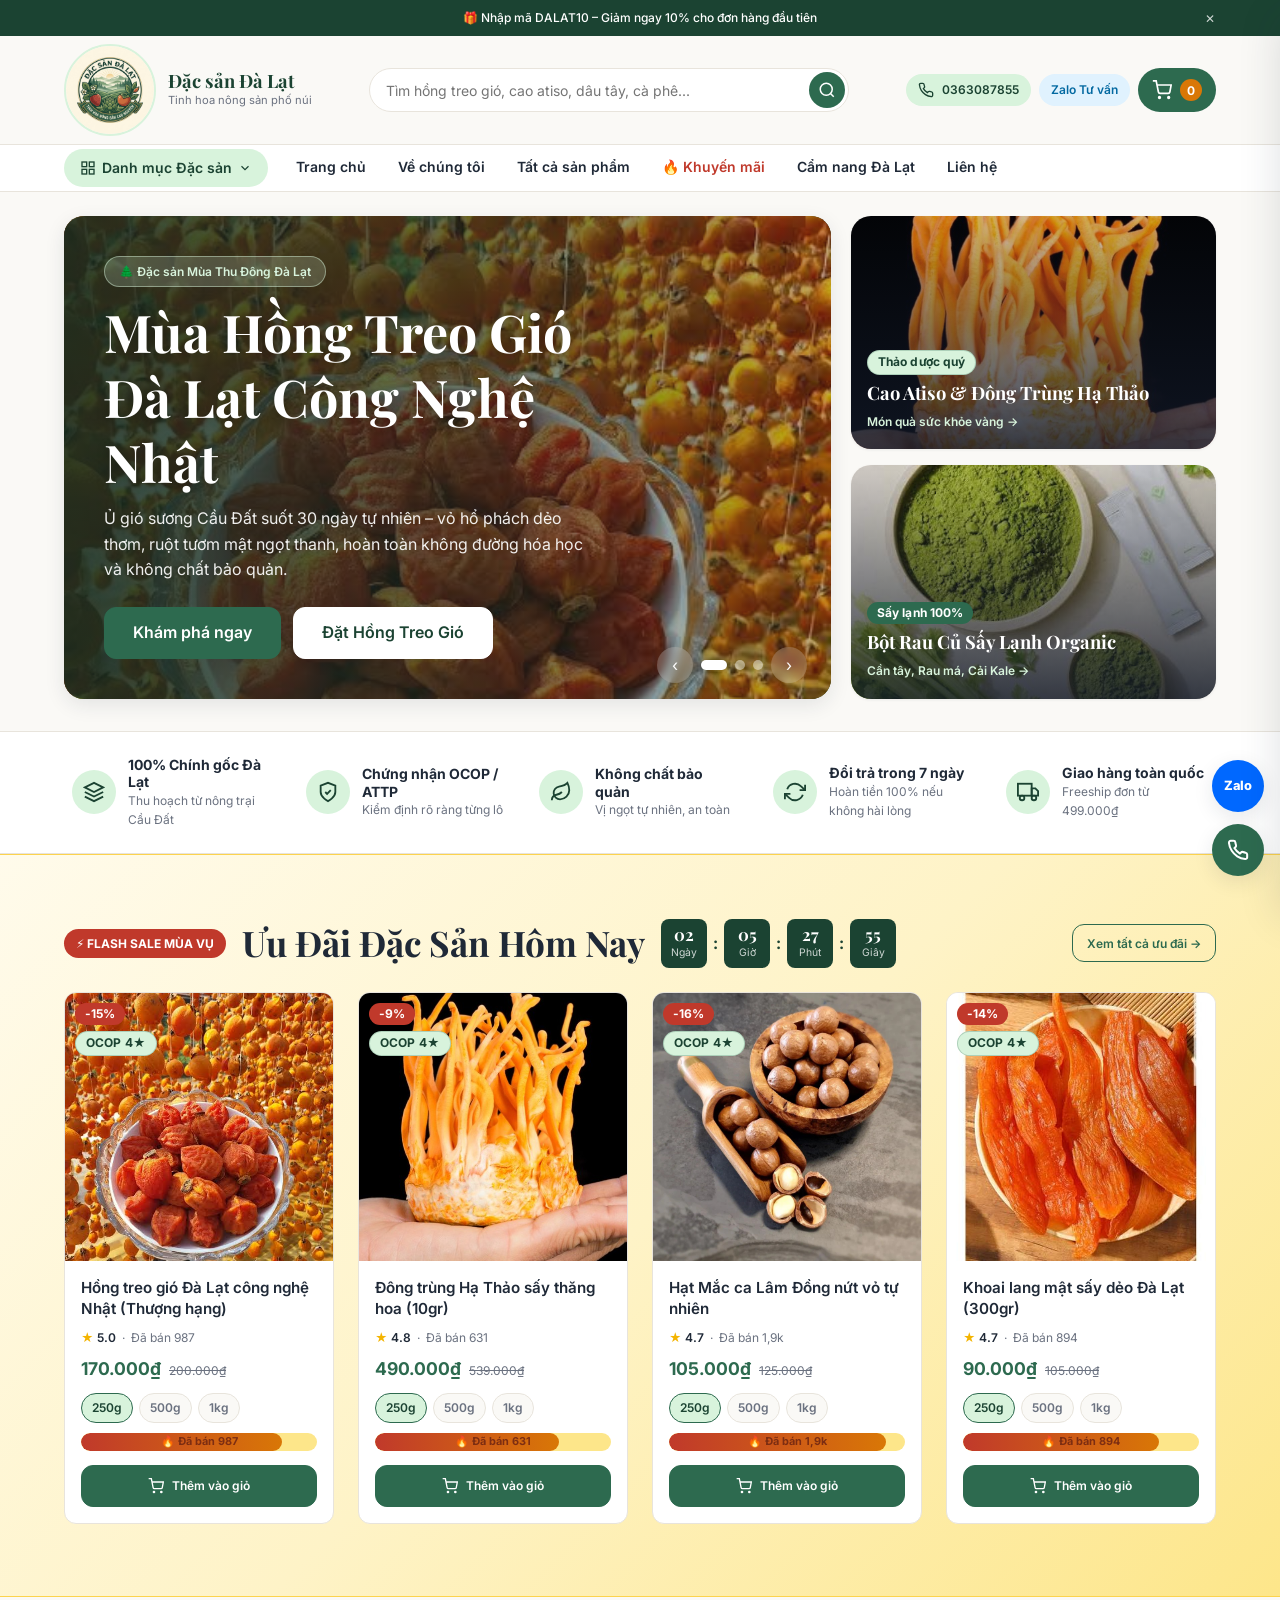
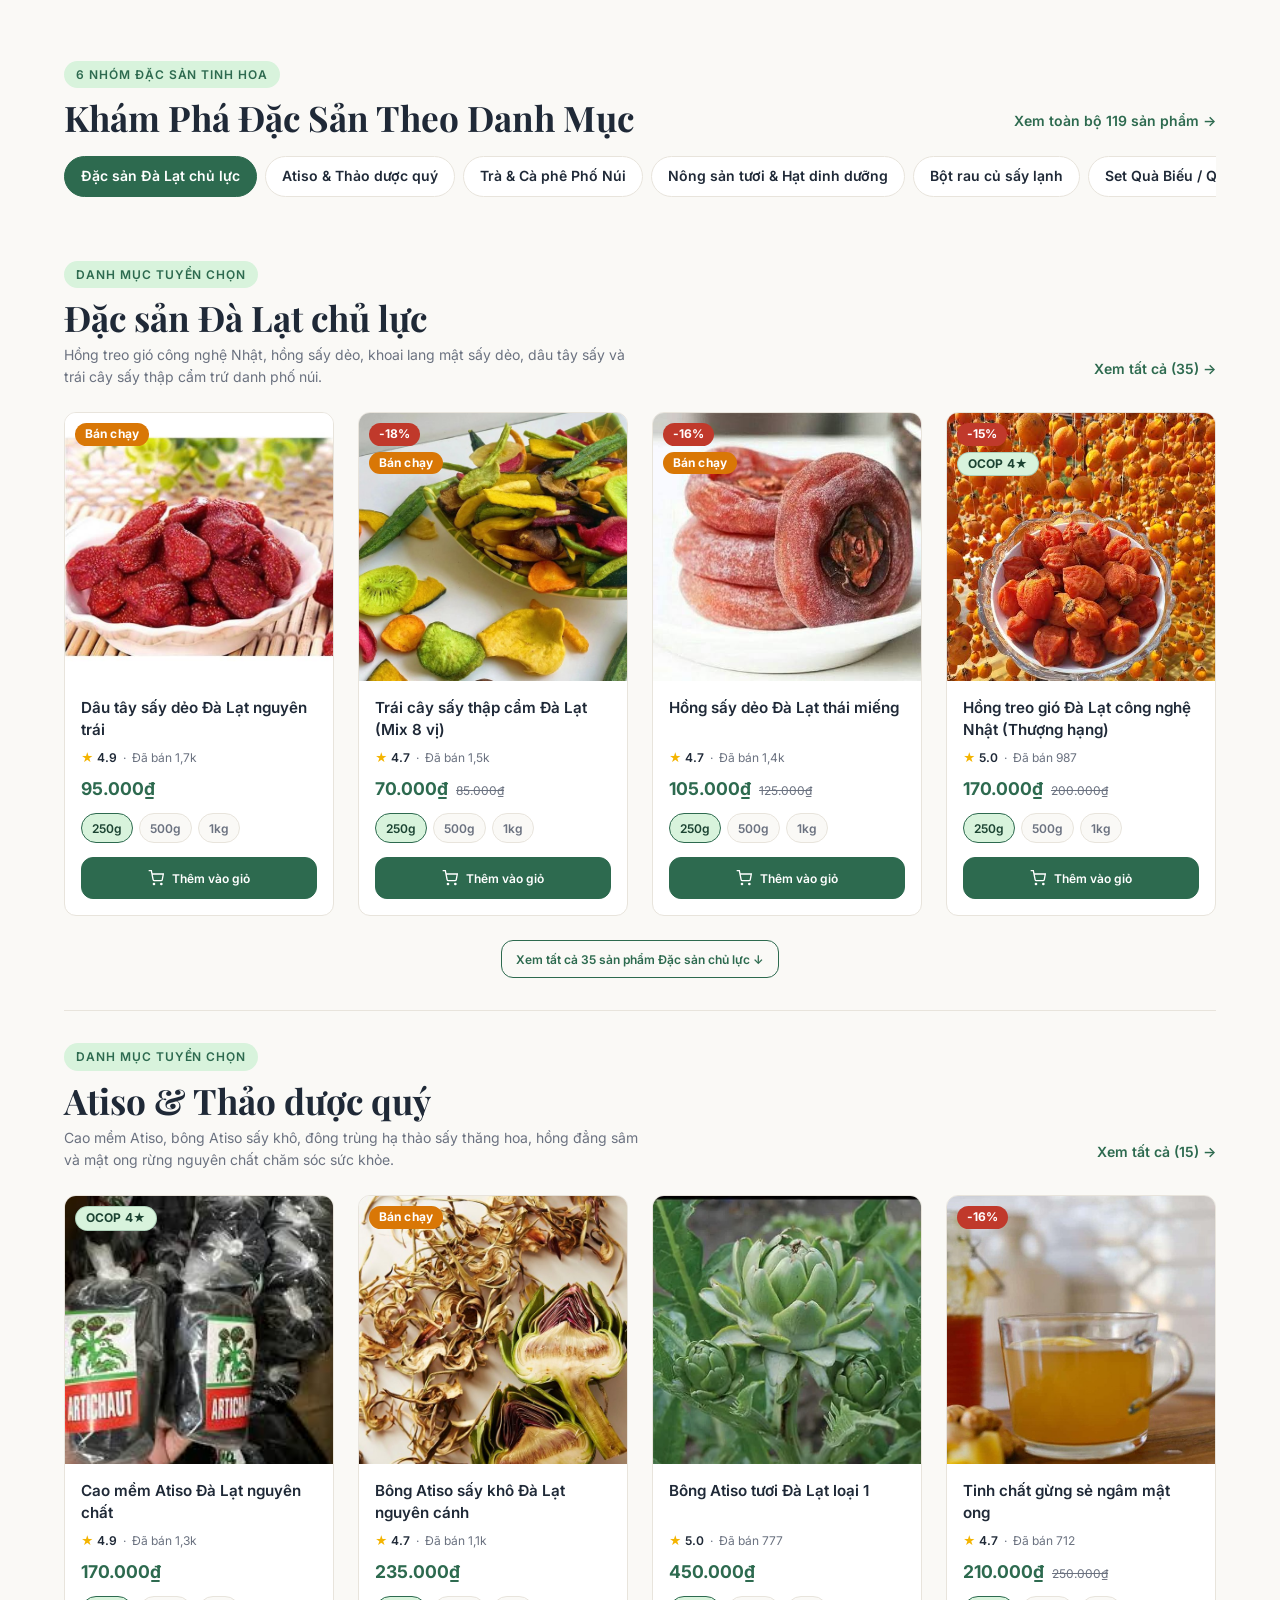
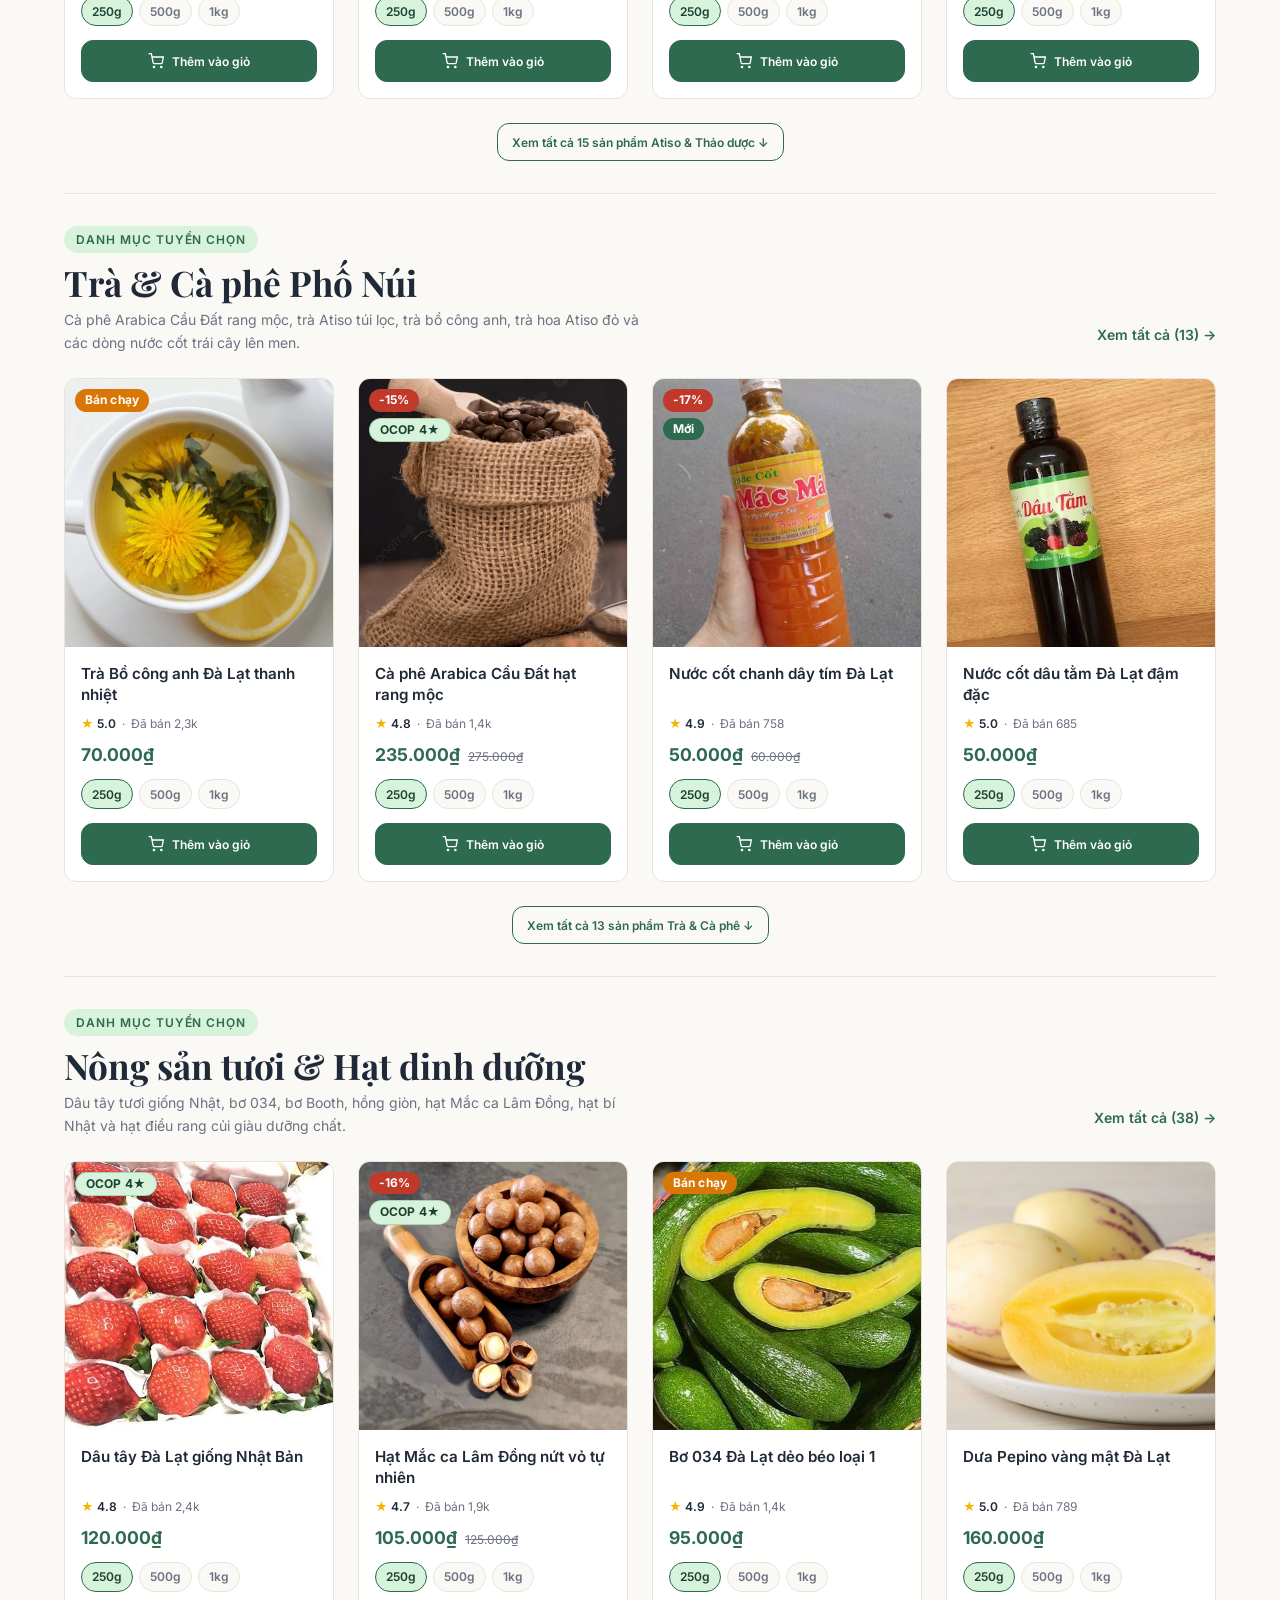
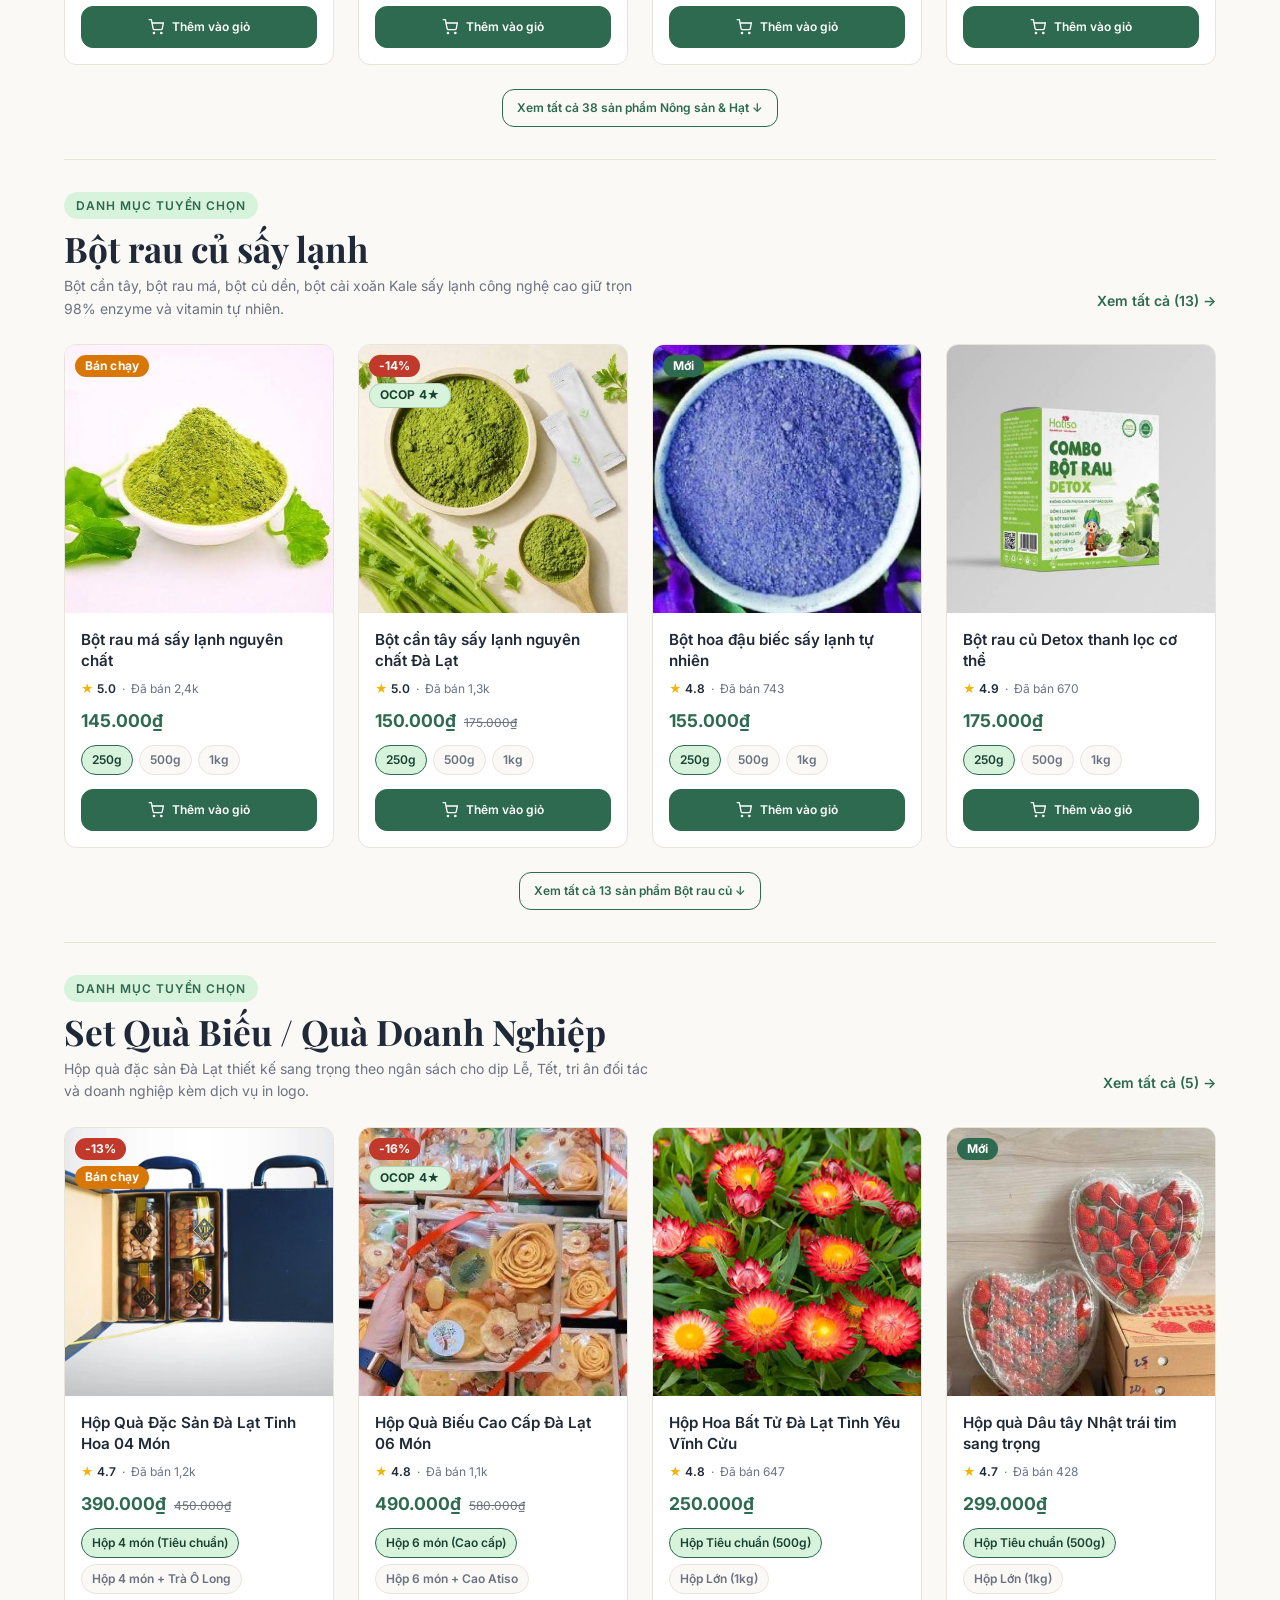
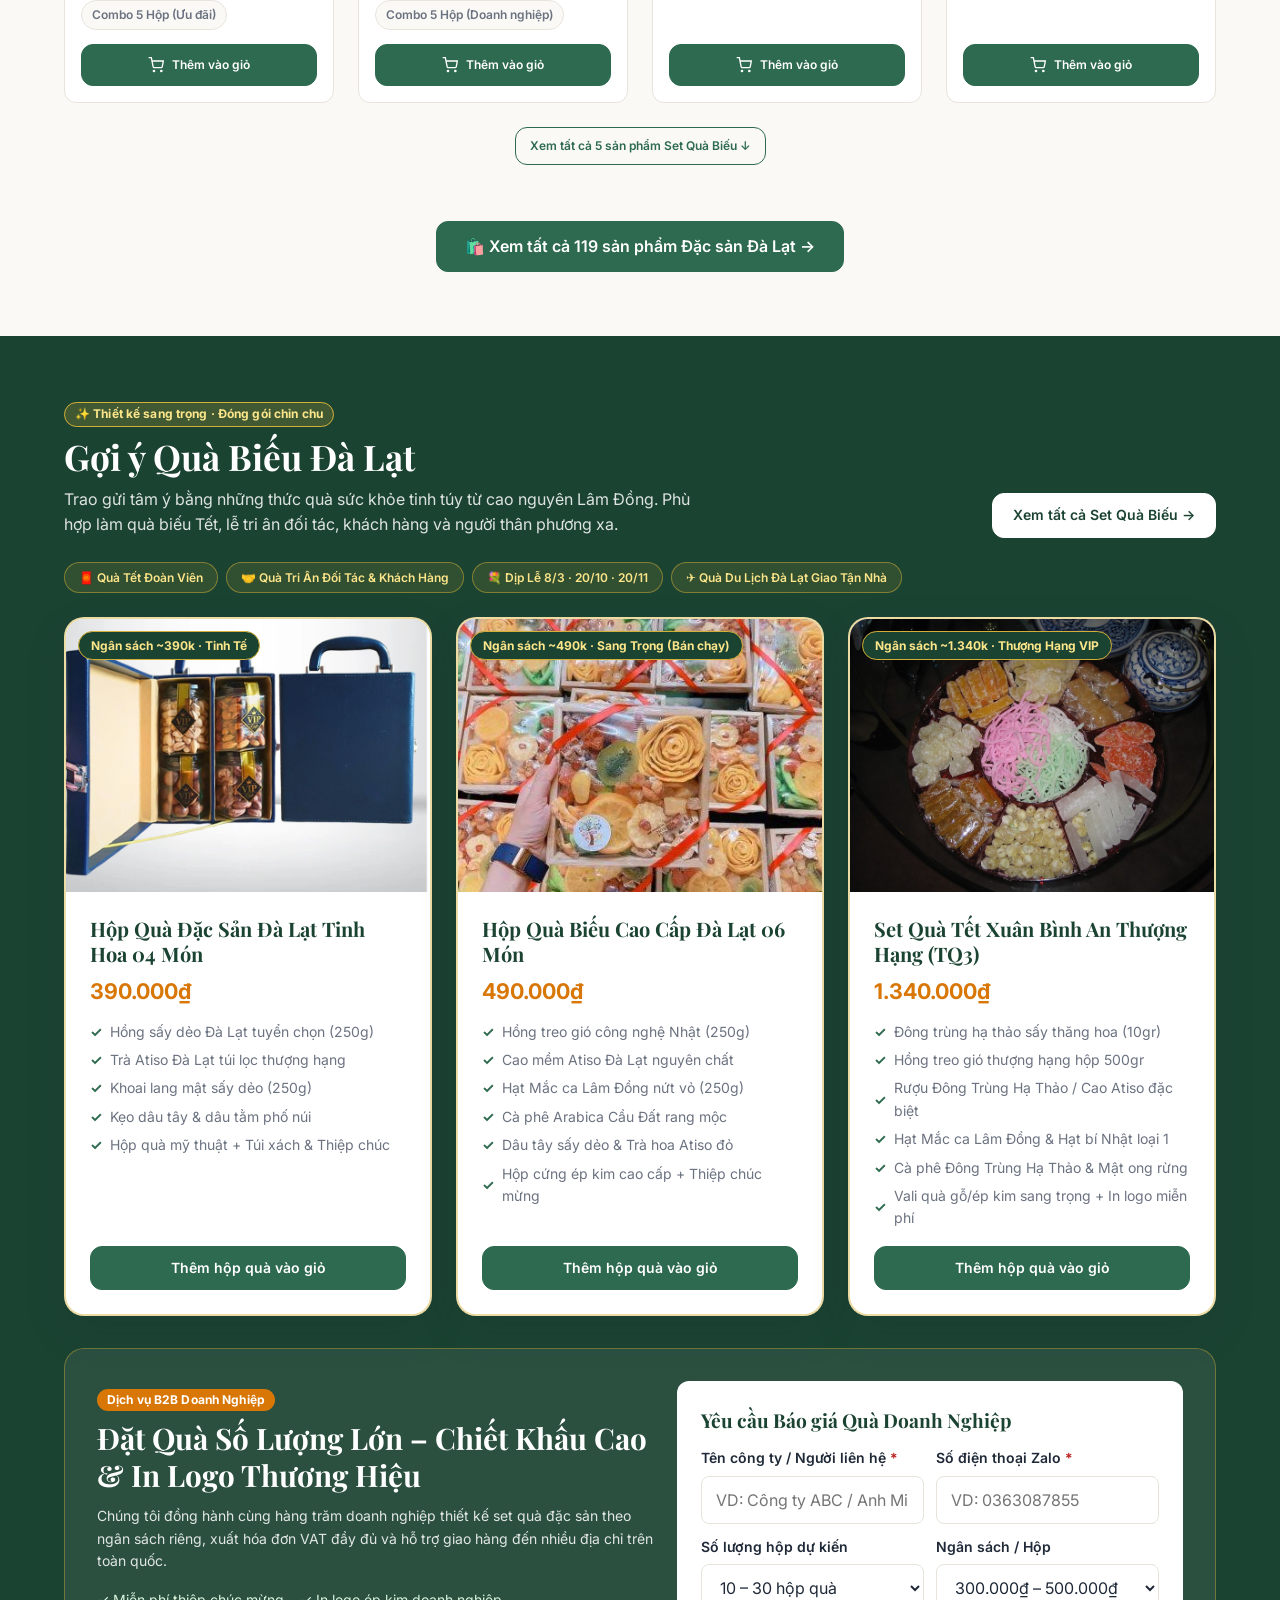
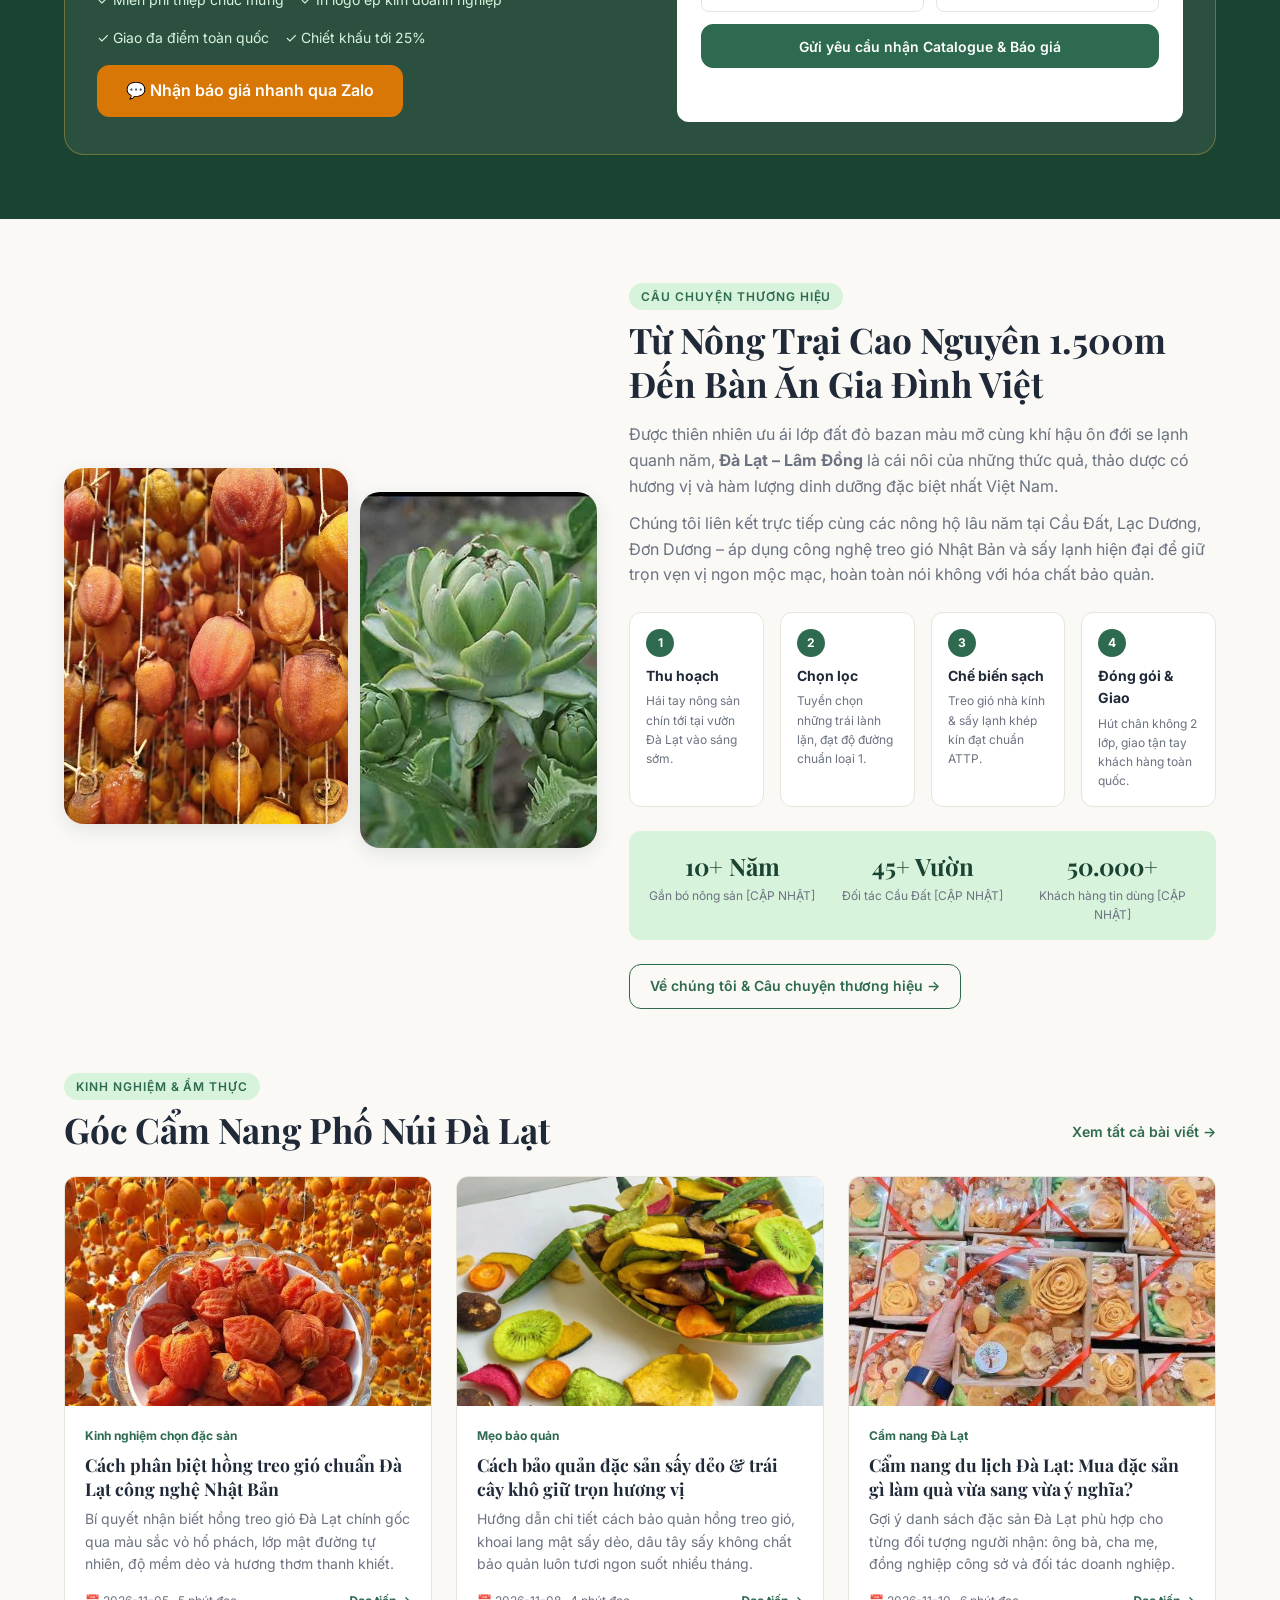
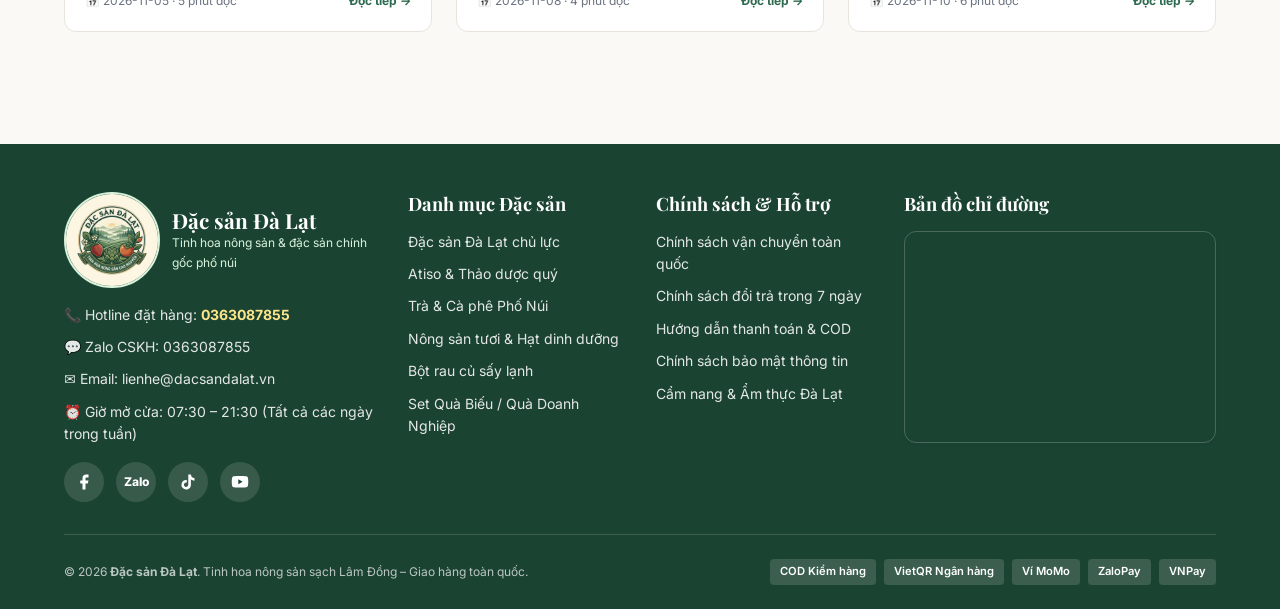
==== commit ca43bba6: "Connect Supabase" ====
--- a/index.html
+++ b/index.html
@@ -37,7 +37,6 @@
       "@context": "https://schema.org",
       "@type": "Organization",
       "name": "Đặc sản Đà Lạt",
-      "url": "https://dacsandalat.vn",
       "logo": "images/logo/logo_dac_san_da_lat.jpg",
       "contactPoint": {
         "@type": "ContactPoint",
--- a/css/components.css
+++ b/css/components.css
@@ -224,8 +224,8 @@
 }
 
 .brand-logo__img {
-  width: 46px;
-  height: 46px;
+  width: 92px;
+  height: 92px;
   object-fit: cover;
   border-radius: 50%;
   border: 2px solid var(--color-primary-light);
